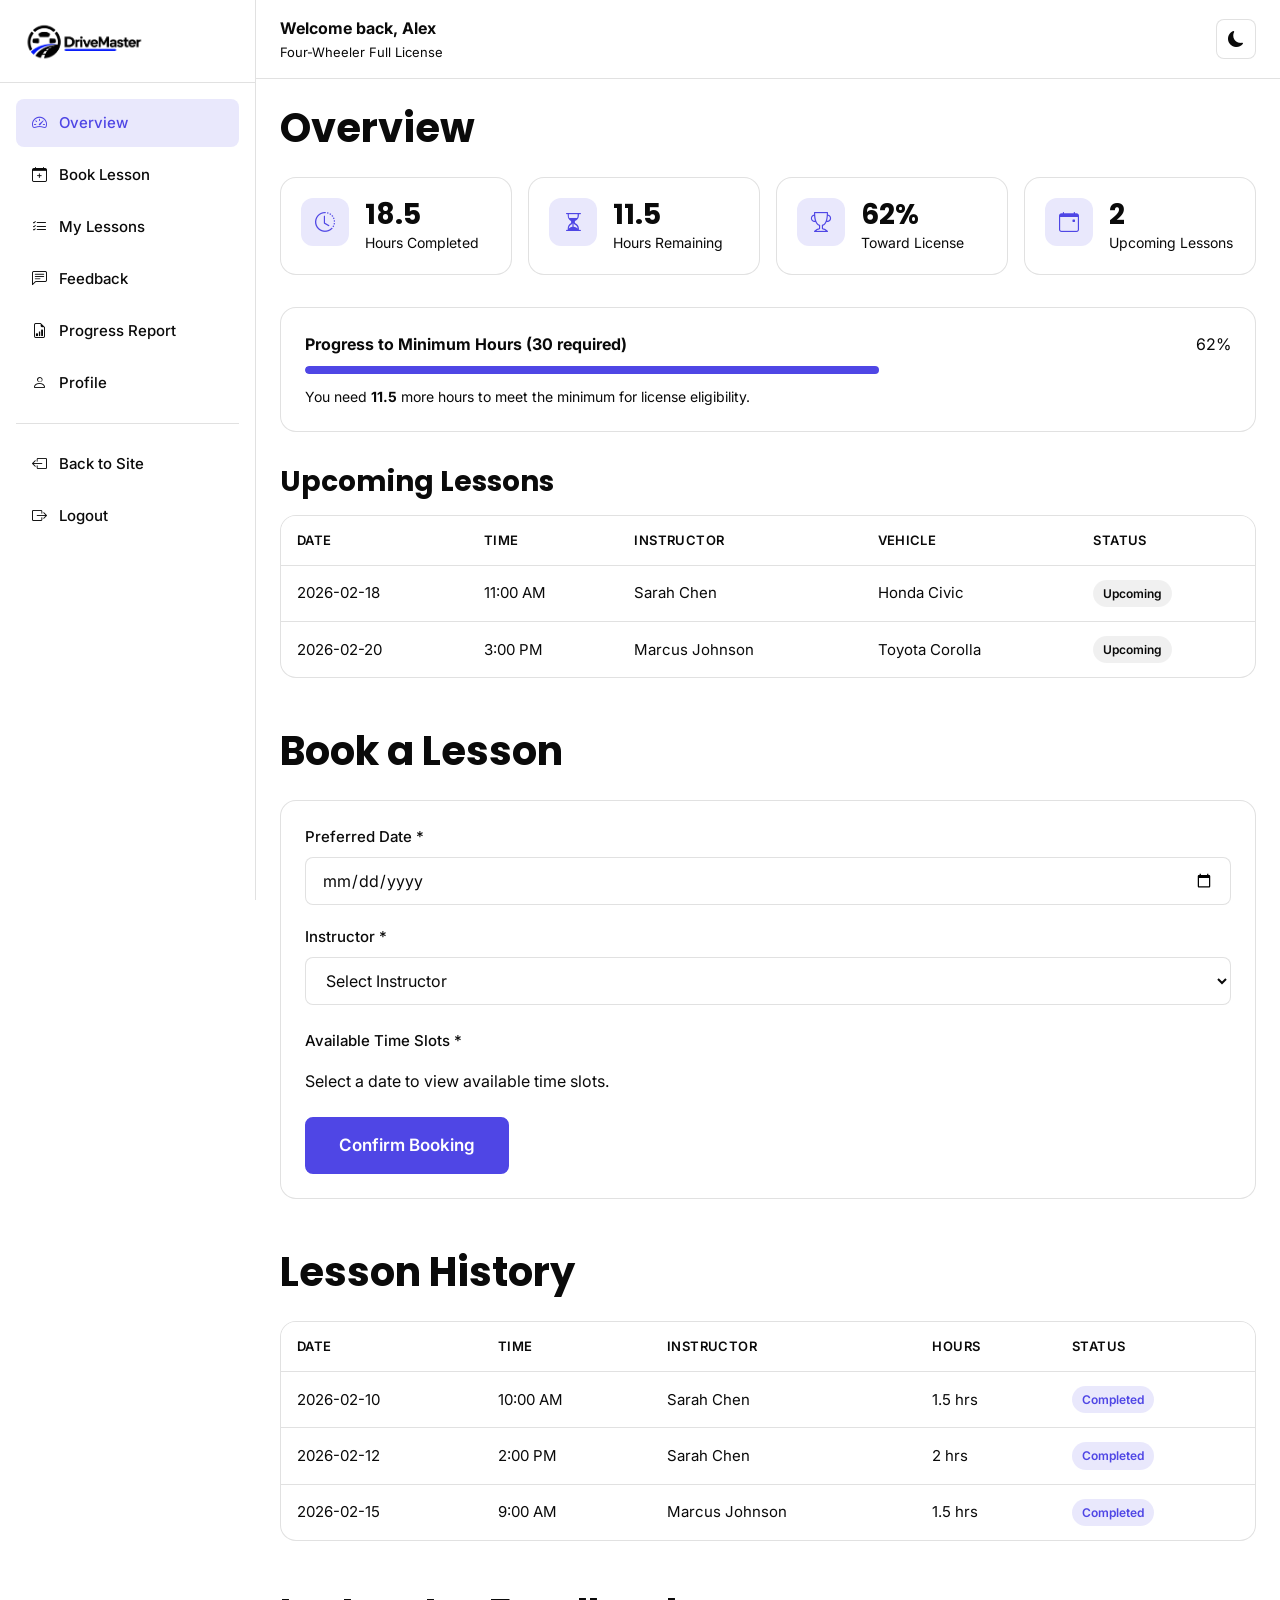
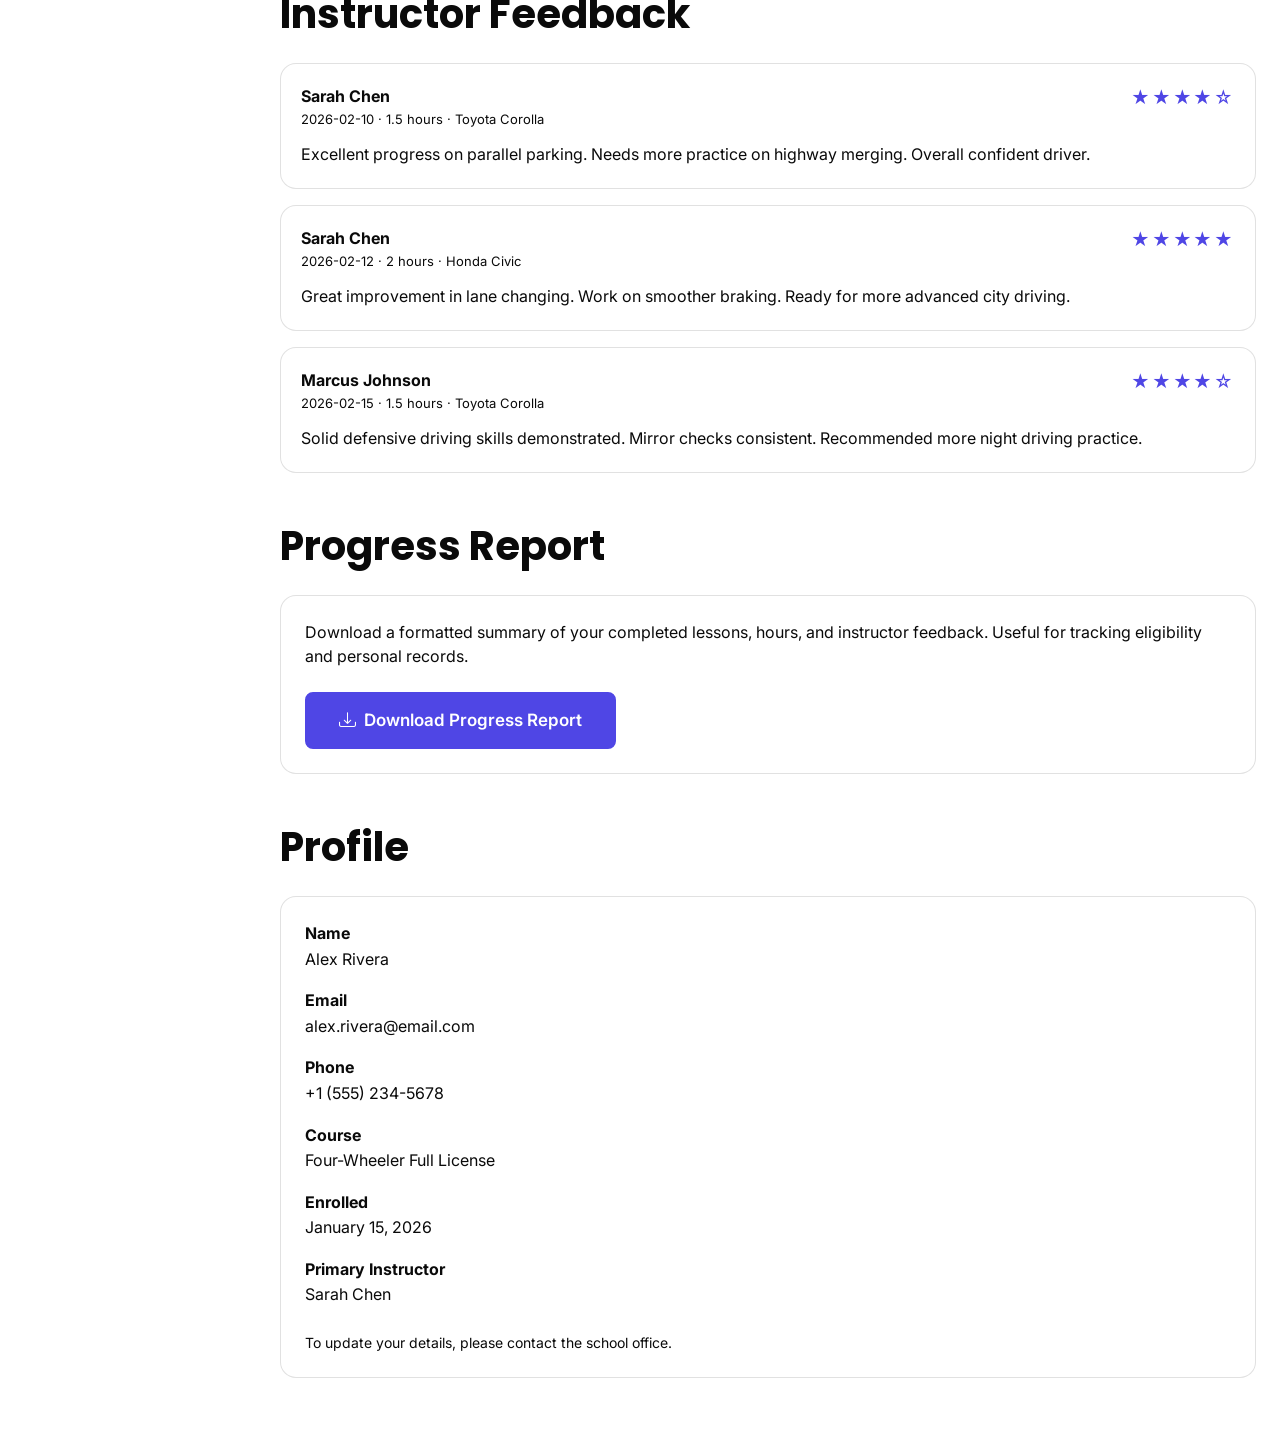
==== dashboard/index.html @ 680de4dd "Add files via upload" ====
<!DOCTYPE html>
<html lang="en" data-theme="light">
<head>
  <meta charset="UTF-8">
  <meta name="viewport" content="width=device-width, initial-scale=1.0">
  <title>Student Dashboard – DriveMaster</title>
  <meta name="robots" content="noindex">
  <link rel="preconnect" href="https://fonts.googleapis.com">
  <link rel="preconnect" href="https://fonts.gstatic.com" crossorigin>
  <link href="https://fonts.googleapis.com/css2?family=Inter:wght@400;500;600;700&family=Poppins:wght@600;700;800&display=swap" rel="stylesheet">
  <link rel="stylesheet" href="https://cdn.jsdelivr.net/npm/bootstrap-icons@1.11.3/font/bootstrap-icons.min.css">
  <link rel="stylesheet" href="../assets/css/style.css">
  <link rel="stylesheet" href="../assets/css/dark-mode.css">
  <link rel="stylesheet" href="../assets/css/rtl.css">
</head>
<body>
  <div class="dashboard-layout">
    <!-- Sidebar -->
    <aside class="dashboard-sidebar" data-dashboard-sidebar>
      <div class="dashboard-sidebar-header">
        <a href="../index.html" class="logo"><img src="../assets/images/logo.png" alt="DriveMaster" class="logo-img"></a>
        <button class="btn btn-ghost btn-icon lg:hidden" data-sidebar-toggle aria-label="Close sidebar">
          <i class="bi bi-x-lg"></i>
        </button>
      </div>
      <nav class="dashboard-nav">
        <a href="#overview" class="dashboard-nav-item active" data-dash-section="overview">
          <i class="bi bi-speedometer2"></i> Overview
        </a>
        <a href="#book" class="dashboard-nav-item" data-dash-section="book">
          <i class="bi bi-calendar-plus"></i> Book Lesson
        </a>
        <a href="#lessons" class="dashboard-nav-item" data-dash-section="lessons">
          <i class="bi bi-list-check"></i> My Lessons
        </a>
        <a href="#feedback" class="dashboard-nav-item" data-dash-section="feedback">
          <i class="bi bi-chat-left-text"></i> Feedback
        </a>
        <a href="#report" class="dashboard-nav-item" data-dash-section="report">
          <i class="bi bi-file-earmark-bar-graph"></i> Progress Report
        </a>
        <a href="#profile" class="dashboard-nav-item" data-dash-section="profile">
          <i class="bi bi-person"></i> Profile
        </a>
        <hr style="border:none;border-top:1px solid var(--border-color);margin:1rem 0;">
        <a href="../index.html" class="dashboard-nav-item">
          <i class="bi bi-box-arrow-left"></i> Back to Site
        </a>
        <a href="../login.html" class="dashboard-nav-item">
          <i class="bi bi-box-arrow-right"></i> Logout
        </a>
      </nav>
    </aside>
    
    <!-- Overlay for mobile -->
    <div data-sidebar-overlay style="display:none;position:fixed;inset:0;background:rgba(0,0,0,0.4);z-index:35;"></div>
    
    <!-- Main -->
    <div class="dashboard-main">
      <div class="dashboard-topbar">
        <div style="display:flex;align-items:center;gap:0.75rem;">
          <button class="btn btn-ghost btn-icon lg:hidden" data-sidebar-toggle aria-label="Open menu">
            <i class="bi bi-list" style="font-size:1.25rem;"></i>
          </button>
          <div>
            <strong>Welcome back, Alex</strong>
            <div style="font-size:0.8125rem;color:var(--text-muted);">Four-Wheeler Full License</div>
          </div>
        </div>
        <div style="display:flex;align-items:center;gap:0.5rem;">
          <button class="theme-toggle" data-theme-toggle aria-label="Toggle dark mode">
            <i class="bi bi-sun-fill icon-sun"></i>
            <i class="bi bi-moon-fill icon-moon"></i>
          </button>
        </div>
      </div>
      
      <div class="dashboard-content">
        <!-- Overview -->
        <section id="overview">
          <h2 style="margin-bottom:1.5rem;">Overview</h2>
          
          <div class="dashboard-stats">
            <div class="stat-card">
              <div class="stat-card-icon" style="background:var(--accent-soft);color:var(--accent)">
                <i class="bi bi-clock-history"></i>
              </div>
              <div>
                <div class="stat-card-value" data-completed-hours>18.5</div>
                <div class="stat-card-label">Hours Completed</div>
              </div>
            </div>
            <div class="stat-card">
              <div class="stat-card-icon" style="background:var(--accent-soft);color:var(--accent)">
                <i class="bi bi-hourglass-split"></i>
              </div>
              <div>
                <div class="stat-card-value" data-remaining-hours>11.5</div>
                <div class="stat-card-label">Hours Remaining</div>
              </div>
            </div>
            <div class="stat-card">
              <div class="stat-card-icon" style="background:var(--accent-soft);color:var(--accent)">
                <i class="bi bi-trophy"></i>
              </div>
              <div>
                <div class="stat-card-value" data-progress-percent>62%</div>
                <div class="stat-card-label">Toward License</div>
              </div>
            </div>
            <div class="stat-card">
              <div class="stat-card-icon" style="background:var(--accent-soft);color:var(--accent)">
                <i class="bi bi-calendar-event"></i>
              </div>
              <div>
                <div class="stat-card-value">2</div>
                <div class="stat-card-label">Upcoming Lessons</div>
              </div>
            </div>
          </div>
          
          <div class="card" style="margin-bottom:2rem;">
            <div class="card-body">
              <div style="display:flex;justify-content:space-between;align-items:center;margin-bottom:0.5rem;">
                <strong>Progress to Minimum Hours (30 required)</strong>
                <span data-progress-percent>62%</span>
              </div>
              <div class="progress-bar">
                <div class="progress-bar-fill" data-progress-fill style="width:62%;"></div>
              </div>
              <p style="font-size:0.875rem;color:var(--text-muted);margin:0.75rem 0 0;">
                You need <strong data-remaining-hours>11.5</strong> more hours to meet the minimum for license eligibility.
              </p>
            </div>
          </div>
          
          <h3 style="margin-bottom:1rem;">Upcoming Lessons</h3>
          <div class="table-wrapper" style="margin-bottom:2rem;">
            <table class="table">
              <thead>
                <tr>
                  <th>Date</th>
                  <th>Time</th>
                  <th>Instructor</th>
                  <th>Vehicle</th>
                  <th>Status</th>
                </tr>
              </thead>
              <tbody data-upcoming-lessons>
                <tr>
                  <td>2026-02-18</td>
                  <td>11:00 AM</td>
                  <td>Sarah Chen</td>
                  <td>Honda Civic</td>
                  <td><span class="badge badge-info">Upcoming</span></td>
                </tr>
                <tr>
                  <td>2026-02-20</td>
                  <td>3:00 PM</td>
                  <td>Marcus Johnson</td>
                  <td>Toyota Corolla</td>
                  <td><span class="badge badge-info">Upcoming</span></td>
                </tr>
              </tbody>
            </table>
          </div>
        </section>
        
        <!-- Book Lesson -->
        <section id="book" style="margin-top:3rem;">
          <h2 style="margin-bottom:1.5rem;">Book a Lesson</h2>
          <div class="card">
            <div class="card-body">
              <form data-booking-form>
                <div style="display:grid;gap:1.25rem;grid-template-columns:1fr;margin-bottom:1.5rem;">
                  <div class="form-group" style="margin:0;">
                    <label class="form-label" for="booking-date">Preferred Date *</label>
                    <input type="date" id="booking-date" class="form-input" data-booking-date required>
                  </div>
                  <div class="form-group" style="margin:0;">
                    <label class="form-label" for="instructor-select">Instructor *</label>
                    <select id="instructor-select" class="form-select" data-instructor-select required>
                      <option value="">Select Instructor</option>
                    </select>
                  </div>
                </div>
                
                <label class="form-label">Available Time Slots *</label>
                <div class="time-slots" data-time-slots>
                  <p class="text-muted" style="grid-column:1/-1;">Select a date to view available time slots.</p>
                </div>
                
                <div style="margin-top:1.5rem;">
                  <button type="submit" class="btn btn-primary btn-lg">Confirm Booking</button>
                </div>
                <div data-booking-success style="display:none;margin-top:1rem;padding:1rem;background:var(--accent-soft);color:var(--accent);border-radius:var(--radius);"></div>
              </form>
            </div>
          </div>
        </section>
        
        <!-- Lesson History -->
        <section id="lessons" style="margin-top:3rem;">
          <h2 style="margin-bottom:1.5rem;">Lesson History</h2>
          <div class="table-wrapper">
            <table class="table">
              <thead>
                <tr>
                  <th>Date</th>
                  <th>Time</th>
                  <th>Instructor</th>
                  <th>Hours</th>
                  <th>Status</th>
                </tr>
              </thead>
              <tbody data-lesson-history>
                <!-- Filled by JS -->
              </tbody>
            </table>
          </div>
        </section>
        
        <!-- Feedback -->
        <section id="feedback" style="margin-top:3rem;">
          <h2 style="margin-bottom:1.5rem;">Instructor Feedback</h2>
          <div data-feedback-list>
            <!-- Filled by JS -->
          </div>
        </section>
        
        <!-- Progress Report -->
        <section id="report" style="margin-top:3rem;">
          <h2 style="margin-bottom:1.5rem;">Progress Report</h2>
          <div class="card">
            <div class="card-body">
              <p style="margin-bottom:1.5rem;">Download a formatted summary of your completed lessons, hours, and instructor feedback. Useful for tracking eligibility and personal records.</p>
              <button type="button" class="btn btn-primary btn-lg" data-download-report>
                <i class="bi bi-download"></i> Download Progress Report
              </button>
            </div>
          </div>
        </section>
        
        <!-- Profile -->
        <section id="profile" style="margin-top:3rem;margin-bottom:3rem;">
          <h2 style="margin-bottom:1.5rem;">Profile</h2>
          <div class="card">
            <div class="card-body">
              <div style="display:grid;gap:1rem;grid-template-columns:1fr;">
                <div><strong>Name</strong><br>Alex Rivera</div>
                <div><strong>Email</strong><br>alex.rivera@email.com</div>
                <div><strong>Phone</strong><br>+1 (555) 234-5678</div>
                <div><strong>Course</strong><br>Four-Wheeler Full License</div>
                <div><strong>Enrolled</strong><br>January 15, 2026</div>
                <div><strong>Primary Instructor</strong><br>Sarah Chen</div>
              </div>
              <p style="margin-top:1.5rem;font-size:0.875rem;color:var(--text-muted);">To update your details, please contact the school office.</p>
            </div>
          </div>
        </section>
      </div>
    </div>
  </div>
  
  <script src="../assets/js/main.js"></script>
  <script src="../assets/js/dashboard.js"></script>
  <script>
    // Simple section nav highlighting
    document.querySelectorAll('[data-dash-section]').forEach(link => {
      link.addEventListener('click', (e) => {
        document.querySelectorAll('[data-dash-section]').forEach(l => l.classList.remove('active'));
        link.classList.add('active');
      });
    });
  </script>
</body>
</html>
---- assets/css/style.css ----
/* ============================================
   DriveMaster – 3-Color System Only
   Black · White · Accent (unique teal #4F46E5)
   Change --accent to rebrand the whole site
   ============================================ */

:root {
  --black: #0a0a0a;
  --white: #ffffff;
  --accent: #4F46E5;

  --accent-soft: rgba(79, 70, 229, 0.12);
  --accent-mid: rgba(79, 70, 229, 0.25);
  --black-soft: rgba(10, 10, 10, 0.06);
  --black-muted: var(--black);
  --black-border: rgba(10, 10, 10, 0.12);
  --white-soft: rgba(255, 255, 255, 0.08);
  --white-muted: var(--white);
  --white-border: rgba(255, 255, 255, 0.15);

  --bg-primary: var(--white);
  --bg-secondary: var(--white);
  --bg-tertiary: var(--white);
  --bg-card: var(--white);
  --bg-inverse: var(--black);

  --text-primary: var(--black);
  --text-secondary: var(--black);
  --text-muted: var(--black);
  --text-inverse: var(--white);

  --border-color: var(--black-border);
  --border-strong: rgba(10, 10, 10, 0.2);

  --shadow-sm: 0 1px 2px rgba(0, 0, 0, 0.06);
  --shadow: 0 1px 3px rgba(0, 0, 0, 0.1);
  --shadow-md: 0 4px 12px rgba(0, 0, 0, 0.1);
  --shadow-lg: 0 10px 30px rgba(0, 0, 0, 0.12);
  --shadow-xl: 0 20px 40px rgba(0, 0, 0, 0.15);

  --font-sans: 'Inter', system-ui, -apple-system, sans-serif;
  --font-display: 'Poppins', var(--font-sans);

  --space-1: 0.25rem; --space-2: 0.5rem; --space-3: 0.75rem;
  --space-4: 1rem; --space-5: 1.25rem; --space-6: 1.5rem;
  --space-8: 2rem; --space-10: 2.5rem; --space-12: 3rem;
  --space-16: 4rem; --space-20: 5rem; --space-24: 6rem;

  --radius-sm: 0.375rem; --radius: 0.5rem; --radius-md: 0.75rem;
  --radius-lg: 1rem; --radius-xl: 1.5rem; --radius-full: 9999px;

  --transition-fast: 150ms ease;
  --transition: 200ms ease;
  --transition-slow: 300ms ease;

  --header-height: 4.5rem;
  --container-max: 1280px;
  --sidebar-width: 16rem;
}

[data-theme="dark"] {
  --bg-primary: var(--black);
  --bg-secondary: var(--black);
  --bg-tertiary: var(--black);
  --bg-card: var(--black);
  --bg-inverse: var(--white);
  --text-primary: var(--white);
  --text-secondary: var(--white);
  --text-muted: var(--white);
  --border-color: var(--white-border);
  --border-strong: rgba(255, 255, 255, 0.25);
  --shadow-sm: 0 1px 2px rgba(0, 0, 0, 0.4);
  --shadow: 0 1px 3px rgba(0, 0, 0, 0.5);
  --shadow-md: 0 4px 12px rgba(0, 0, 0, 0.5);
  --shadow-lg: 0 10px 30px rgba(0, 0, 0, 0.55);
  --shadow-xl: 0 20px 40px rgba(0, 0, 0, 0.6);
}

*, *::before, *::after { box-sizing: border-box; margin: 0; padding: 0; }
html { scroll-behavior: smooth; -webkit-text-size-adjust: 100%; }
body {
  font-family: var(--font-sans);
  font-size: 1rem;
  line-height: 1.6;
  color: var(--text-primary);
  background-color: var(--bg-primary);
  transition: background-color var(--transition), color var(--transition);
  min-height: 100vh;
}
img { max-width: 100%; height: auto; display: block; }
a { color: var(--accent); text-decoration: none; transition: color var(--transition-fast); }
a:hover { color: var(--black); }
[data-theme="dark"] a:hover { color: var(--white); }
h1, h2, h3, h4, h5, h6 {
  font-family: var(--font-display);
  font-weight: 700;
  line-height: 1.25;
  color: var(--text-primary);
}
h1 { font-size: clamp(2rem, 5vw, 3.5rem); }
h2 { font-size: clamp(1.75rem, 4vw, 2.5rem); }
h3 { font-size: clamp(1.25rem, 3vw, 1.75rem); }
h4 { font-size: 1.25rem; }
p { margin-bottom: 1rem; color: var(--text-secondary); }
ul, ol { list-style: none; }
button, input, select, textarea { font-family: inherit; font-size: inherit; }
:focus-visible { outline: 2px solid var(--accent); outline-offset: 2px; }

/* Image placeholder boxes – add your images via CSS background or <img> */
.img-box {
  width: 100%;
  background-color: var(--bg-tertiary);
  background-size: cover;
  background-position: center;
  background-repeat: no-repeat;
  display: flex;
  align-items: center;
  justify-content: center;
  color: var(--text-muted);
  font-size: 0.8125rem;
  text-align: center;
  position: relative;
  overflow: hidden;
  border: 1px dashed var(--border-color);
}
.img-box span {
  padding: 0.5rem 0.75rem;
  background: var(--black-soft);
  border-radius: var(--radius);
  font-weight: 500;
  pointer-events: none;
}
.img-box img {
  width: 100%;
  height: 100%;
  object-fit: cover;
  position: absolute;
  inset: 0;
}
.img-box-hero { aspect-ratio: 4/3; border-radius: var(--radius-xl); }
.img-box-card { aspect-ratio: 16/10; }
.img-box-square { aspect-ratio: 1; }
.img-box-wide { aspect-ratio: 16/9; }
.img-box-avatar {
  width: 3rem;
  height: 3rem;
  min-width: 3rem;
  border-radius: var(--radius-full);
  flex-shrink: 0;
  border: none;
  font-size: 0.7rem;
}

.container {
  width: 100%;
  max-width: var(--container-max);
  margin-left: auto;
  margin-right: auto;
  padding-left: var(--space-4);
  padding-right: var(--space-4);
}
@media (min-width: 640px) {
  .container { padding-left: var(--space-6); padding-right: var(--space-6); }
}
@media (min-width: 1024px) {
  .container { padding-left: var(--space-8); padding-right: var(--space-8); }
}

.section { padding-top: var(--space-16); padding-bottom: var(--space-16); }
.bg-secondary { background-color: var(--bg-secondary); }
.bg-tertiary { background-color: var(--bg-tertiary); }
.text-center { text-align: center; }
.text-muted { color: var(--text-muted); }
.text-accent { color: var(--accent); }
.flex { display: flex; }
.grid { display: grid; }
.hidden { display: none; }
.items-center { align-items: center; }
.justify-center { justify-content: center; }
.justify-between { justify-content: space-between; }
.flex-wrap { flex-wrap: wrap; }
.gap-2 { gap: var(--space-2); }
.gap-3 { gap: var(--space-3); }
.gap-4 { gap: var(--space-4); }
.gap-6 { gap: var(--space-6); }
.w-full { width: 100%; }
.relative { position: relative; }
.absolute { position: absolute; }
.rounded-lg { border-radius: var(--radius-lg); }
.rounded-xl { border-radius: var(--radius-xl); }
.rounded-full { border-radius: var(--radius-full); }
.shadow-lg { box-shadow: var(--shadow-lg); }
.shadow-xl { box-shadow: var(--shadow-xl); }

.btn {
  display: inline-flex;
  align-items: center;
  justify-content: center;
  gap: var(--space-2);
  padding: 0.75rem 1.5rem;
  font-weight: 600;
  font-size: 0.9375rem;
  line-height: 1.25;
  border-radius: var(--radius);
  border: 2px solid transparent;
  cursor: pointer;
  transition: all var(--transition);
  text-decoration: none;
  white-space: nowrap;
  min-height: 44px;
}
.btn:disabled { opacity: 0.6; cursor: not-allowed; }
.btn-primary {
  background-color: var(--accent);
  color: var(--white);
  border-color: var(--accent);
}
.btn-primary:hover:not(:disabled) {
  background-color: var(--black);
  border-color: var(--black);
  color: var(--white);
  transform: translateY(-1px);
  box-shadow: var(--shadow-md);
}
[data-theme="dark"] .btn-primary:hover:not(:disabled) {
  background-color: var(--white);
  border-color: var(--white);
  color: var(--black);
}
.btn-secondary {
  background-color: var(--black);
  color: var(--white);
  border-color: var(--black);
}
.btn-secondary:hover:not(:disabled) {
  background-color: var(--accent);
  border-color: var(--accent);
  color: var(--white);
}
[data-theme="dark"] .btn-secondary {
  background-color: var(--white);
  color: var(--black);
  border-color: var(--white);
}
[data-theme="dark"] .btn-secondary:hover:not(:disabled) {
  background-color: var(--accent);
  border-color: var(--accent);
  color: var(--white);
}
.btn-outline {
  background-color: transparent;
  color: var(--black);
  border-color: var(--black);
}
.btn-outline:hover:not(:disabled) {
  background-color: var(--black);
  color: var(--white);
}
[data-theme="dark"] .btn-outline {
  color: var(--white);
  border-color: var(--white);
}
[data-theme="dark"] .btn-outline:hover:not(:disabled) {
  background-color: var(--white);
  color: var(--black);
}
.btn-ghost {
  background: transparent;
  color: var(--text-secondary);
  border-color: transparent;
}
.btn-ghost:hover:not(:disabled) {
  background: var(--black-soft);
  color: var(--text-primary);
}
[data-theme="dark"] .btn-ghost:hover:not(:disabled) { background: var(--white-soft); }
.btn-sm { padding: 0.5rem 1rem; font-size: 0.875rem; min-height: 36px; }
.btn-lg { padding: 1rem 2rem; font-size: 1.0625rem; min-height: 52px; }
.btn-icon { padding: 0.625rem; min-width: 44px; min-height: 44px; }

.header {
  position: sticky;
  top: 0;
  z-index: 50;
  background-color: var(--bg-primary);
  border-bottom: 1px solid var(--border-color);
  height: var(--header-height);
}
.header.scrolled { box-shadow: var(--shadow-md); }
.header-inner {
  display: flex;
  align-items: center;
  justify-content: space-between;
  height: 100%;
  gap: var(--space-4);
}
.logo {
  display: flex;
  align-items: center;
  gap: var(--space-2);
  font-family: var(--font-display);
  font-weight: 700;
  font-size: 1.375rem;
  color: var(--text-primary);
  text-decoration: none;
}
.logo-icon {
  width: 2.5rem;
  height: 2.5rem;
  background: var(--accent);
  border-radius: var(--radius);
  display: flex;
  align-items: center;
  justify-content: center;
  color: var(--white);
  font-size: 1.25rem;
}
.nav { display: none; align-items: center; gap: var(--space-1); }
@media (min-width: 1024px) { .nav { display: flex; } }
.nav-link {
  padding: 0.5rem 0.875rem;
  font-weight: 500;
  font-size: 0.9375rem;
  color: var(--text-secondary);
  border-radius: var(--radius);
  transition: all var(--transition-fast);
  text-decoration: none;
}
.nav-link:hover, .nav-link.active {
  color: var(--accent);
  background-color: var(--accent-soft);
}
.header-actions { display: flex; align-items: center; gap: var(--space-2); }
.theme-toggle {
  width: 2.5rem;
  height: 2.5rem;
  border-radius: var(--radius);
  border: 1px solid var(--border-color);
  background: var(--bg-secondary);
  color: var(--text-secondary);
  cursor: pointer;
  display: flex;
  align-items: center;
  justify-content: center;
}
.theme-toggle:hover { background: var(--bg-tertiary); color: var(--text-primary); }
.theme-toggle .icon-sun { display: none; }
.theme-toggle .icon-moon { display: block; }
[data-theme="dark"] .theme-toggle .icon-sun { display: block; }
[data-theme="dark"] .theme-toggle .icon-moon { display: none; }
.mobile-menu-btn {
  display: flex;
  width: 2.75rem;
  height: 2.75rem;
  align-items: center;
  justify-content: center;
  border: 1px solid var(--border-color);
  border-radius: var(--radius);
  background: var(--bg-secondary);
  color: var(--text-primary);
  cursor: pointer;
}
@media (min-width: 1024px) { .mobile-menu-btn { display: none; } }
.mobile-nav {
  position: fixed;
  inset: 0;
  z-index: 60;
  background: var(--bg-primary);
  padding: var(--space-6);
  transform: translateX(100%);
  transition: transform var(--transition-slow);
  overflow-y: auto;
}
.mobile-nav.open { transform: translateX(0); }
.mobile-nav-header {
  display: flex;
  justify-content: space-between;
  align-items: center;
  margin-bottom: var(--space-8);
}
.mobile-nav-links { display: flex; flex-direction: column; gap: var(--space-2); }
.mobile-nav-links a {
  padding: var(--space-3) var(--space-4);
  font-size: 1.125rem;
  font-weight: 500;
  color: var(--text-primary);
  border-radius: var(--radius);
  text-decoration: none;
}
.mobile-nav-links a:hover, .mobile-nav-links a.active {
  background: var(--accent-soft);
  color: var(--accent);
}

.hero {
  padding-top: var(--space-16);
  padding-bottom: var(--space-16);
  background: var(--bg-secondary);
}
.hero-grid {
  display: grid;
  gap: var(--space-10);
  align-items: center;
}
@media (min-width: 1024px) {
  .hero-grid { grid-template-columns: 1fr 1fr; gap: var(--space-16); }
}
.hero-badge {
  display: inline-flex;
  align-items: center;
  gap: var(--space-2);
  padding: 0.375rem 0.875rem;
  background: var(--accent-soft);
  color: var(--accent);
  border-radius: var(--radius-full);
  font-size: 0.875rem;
  font-weight: 600;
  margin-bottom: var(--space-4);
}
.hero-title { margin-bottom: var(--space-4); }
.hero-title span { color: var(--accent); }
.hero-desc { font-size: 1.125rem; margin-bottom: var(--space-8); max-width: 32rem; }
.hero-actions { display: flex; flex-wrap: wrap; gap: var(--space-3); margin-bottom: var(--space-10); }
.hero-stats { display: flex; flex-wrap: wrap; gap: var(--space-6); }
.hero-stat-value {
  font-family: var(--font-display);
  font-size: 1.75rem;
  font-weight: 700;
  color: var(--text-primary);
  line-height: 1.2;
}
.hero-stat-label { font-size: 0.875rem; color: var(--text-muted); }
.hero-image-wrapper { position: relative; }
.hero-float-card {
  position: absolute;
  background: var(--bg-card);
  border: 1px solid var(--border-color);
  border-radius: var(--radius-lg);
  padding: var(--space-4);
  box-shadow: var(--shadow-lg);
  display: flex;
  align-items: center;
  gap: var(--space-3);
}
.hero-float-card.bottom-left { bottom: 1.5rem; left: 1.5rem; }
.hero-float-card.top-right { top: 1.5rem; right: 1.5rem; }
.hero-float-icon {
  width: 2.75rem;
  height: 2.75rem;
  border-radius: var(--radius);
  display: flex;
  align-items: center;
  justify-content: center;
  font-size: 1.25rem;
  background: var(--accent-soft);
  color: var(--accent);
}

.card {
  background: var(--bg-card);
  border: 1px solid var(--border-color);
  border-radius: var(--radius-lg);
  overflow: hidden;
  transition: all var(--transition);
}
.card:hover {
  box-shadow: var(--shadow-lg);
  border-color: var(--accent);
  transform: translateY(-2px);
}
.card-body { padding: var(--space-6); }
.card-icon {
  width: 3.5rem;
  height: 3.5rem;
  border-radius: var(--radius-md);
  display: flex;
  align-items: center;
  justify-content: center;
  font-size: 1.5rem;
  margin-bottom: var(--space-4);
  background: var(--accent-soft);
  color: var(--accent);
}

.section-header {
  text-align: center;
  max-width: 40rem;
  margin: 0 auto var(--space-12);
}
.section-label {
  display: inline-block;
  font-size: 0.875rem;
  font-weight: 600;
  color: var(--accent);
  text-transform: uppercase;
  letter-spacing: 0.05em;
  margin-bottom: var(--space-2);
}
.section-title { margin-bottom: var(--space-3); }
.section-desc { font-size: 1.0625rem; color: var(--text-secondary); }

.features-grid {
  display: grid;
  gap: var(--space-6);
  grid-template-columns: 1fr;
}
@media (min-width: 640px) { .features-grid { grid-template-columns: repeat(2, 1fr); } }
@media (min-width: 1024px) { .features-grid { grid-template-columns: repeat(3, 1fr); } }

.stats-bar {
  background: var(--black);
  color: var(--white);
  padding: var(--space-12) 0;
}
.stats-grid {
  display: grid;
  grid-template-columns: repeat(2, 1fr);
  gap: var(--space-8);
  text-align: center;
}
@media (min-width: 768px) { .stats-grid { grid-template-columns: repeat(4, 1fr); } }
.stat-item-value {
  font-family: var(--font-display);
  font-size: 2.5rem;
  font-weight: 700;
  line-height: 1.1;
  margin-bottom: var(--space-1);
  color: var(--accent);
}
.stat-item-label { font-size: 0.9375rem; color: var(--white-muted); }

.testimonial-card {
  background: var(--bg-card);
  border: 1px solid var(--border-color);
  border-radius: var(--radius-lg);
  padding: var(--space-6);
  height: 100%;
}
.testimonial-stars {
  color: var(--accent);
  margin-bottom: var(--space-3);
  font-size: 1.125rem;
  letter-spacing: 0.1em;
}
.testimonial-text {
  font-size: 1rem;
  color: var(--text-secondary);
  margin-bottom: var(--space-5);
  font-style: italic;
}
.testimonial-author { display: flex; align-items: center; gap: var(--space-3); }
.testimonial-name { font-weight: 600; color: var(--text-primary); font-size: 0.9375rem; }
.testimonial-role { font-size: 0.8125rem; color: var(--text-muted); }

.form-group { margin-bottom: var(--space-5); }
.form-label {
  display: block;
  font-weight: 500;
  font-size: 0.9375rem;
  color: var(--text-primary);
  margin-bottom: var(--space-2);
}
.form-input, .form-select, .form-textarea {
  width: 100%;
  padding: 0.75rem 1rem;
  border: 1px solid var(--border-color);
  border-radius: var(--radius);
  background: var(--bg-primary);
  color: var(--text-primary);
  min-height: 44px;
  transition: border-color var(--transition-fast), box-shadow var(--transition-fast);
}
.form-input:focus, .form-select:focus, .form-textarea:focus {
  outline: none;
  border-color: var(--accent);
  box-shadow: 0 0 0 3px var(--accent-soft);
}
.form-input::placeholder, .form-textarea::placeholder { color: var(--text-muted); }
.form-textarea { min-height: 120px; resize: vertical; }
.form-error {
  color: var(--black);
  font-size: 0.8125rem;
  margin-top: var(--space-1);
  display: none;
  font-weight: 500;
}
[data-theme="dark"] .form-error { color: var(--white); }
.form-group.has-error .form-input,
.form-group.has-error .form-select,
.form-group.has-error .form-textarea { border-color: var(--black); }
[data-theme="dark"] .form-group.has-error .form-input { border-color: var(--white); }
.form-group.has-error .form-error { display: block; }

.footer {
  background: var(--black);
  color: var(--white-muted);
  padding-top: var(--space-16);
  padding-bottom: var(--space-8);
}
.footer-grid {
  display: grid;
  gap: var(--space-10);
  grid-template-columns: 1fr;
  margin-bottom: var(--space-12);
}
@media (min-width: 640px) { .footer-grid { grid-template-columns: repeat(2, 1fr); } }
@media (min-width: 1024px) { .footer-grid { grid-template-columns: 2fr 1fr 1fr 1fr; } }
.footer-brand .logo { color: var(--white); margin-bottom: var(--space-4); }
.footer-desc { color: var(--white-muted); margin-bottom: var(--space-5); max-width: 20rem; }
.footer-social { display: flex; gap: var(--space-3); }
.footer-social a {
  width: 2.5rem;
  height: 2.5rem;
  border-radius: var(--radius);
  background: var(--white-soft);
  color: var(--white);
  display: flex;
  align-items: center;
  justify-content: center;
  transition: all var(--transition-fast);
}
.footer-social a:hover { background: var(--accent); color: var(--white); }
.footer-title { color: var(--white); font-size: 1rem; font-weight: 600; margin-bottom: var(--space-4); }
.footer-links { display: flex; flex-direction: column; gap: var(--space-2); }
.footer-links a { color: var(--white-muted); font-size: 0.9375rem; }
.footer-links a:hover { color: var(--accent); }
.footer-bottom {
  border-top: 1px solid var(--white-border);
  padding-top: var(--space-6);
  display: flex;
  flex-wrap: wrap;
  justify-content: space-between;
  gap: var(--space-4);
  font-size: 0.875rem;
  color: var(--white-muted);
}

.page-header {
  background: var(--black);
  background-image: linear-gradient(rgba(10, 10, 10, 0.78), rgba(10, 10, 10, 0.88)), url('../images/hero.jpg');
  background-size: cover;
  background-position: center;
  background-repeat: no-repeat;
  color: var(--white);
  padding: var(--space-16) 0;
  text-align: center;
  position: relative;
}
.page-header h1 { color: var(--white); margin-bottom: var(--space-2); }
.breadcrumb {
  display: flex;
  justify-content: center;
  gap: var(--space-2);
  font-size: 0.9375rem;
}
.breadcrumb a { color: var(--white-muted); }
.breadcrumb a:hover { color: var(--accent); }
.breadcrumb span { color: rgba(255, 255, 255, 0.4); }

.pricing-grid {
  display: grid;
  gap: var(--space-6);
  grid-template-columns: 1fr;
}
@media (min-width: 768px) { .pricing-grid { grid-template-columns: repeat(2, 1fr); } }
@media (min-width: 1024px) { .pricing-grid { grid-template-columns: repeat(3, 1fr); } }
.pricing-card {
  background: var(--bg-card);
  border: 1px solid var(--border-color);
  border-radius: var(--radius-xl);
  padding: var(--space-8);
  text-align: center;
  position: relative;
  transition: all var(--transition);
}
.pricing-card:hover { box-shadow: var(--shadow-xl); transform: translateY(-4px); }
.pricing-card.featured { border-color: var(--accent); box-shadow: var(--shadow-lg); }
.pricing-card.featured::before {
  content: 'Most Popular';
  position: absolute;
  top: -0.75rem;
  left: 50%;
  transform: translateX(-50%);
  background: var(--accent);
  color: var(--white);
  font-size: 0.75rem;
  font-weight: 600;
  padding: 0.25rem 0.75rem;
  border-radius: var(--radius-full);
}
.pricing-price {
  font-family: var(--font-display);
  font-size: 2.5rem;
  font-weight: 700;
  color: var(--text-primary);
  margin: var(--space-4) 0;
}
.pricing-price span { font-size: 1rem; font-weight: 500; color: var(--text-muted); }
.pricing-features { text-align: left; margin: var(--space-6) 0; }
.pricing-features li {
  padding: var(--space-2) 0;
  display: flex;
  align-items: center;
  gap: var(--space-2);
  color: var(--text-secondary);
  font-size: 0.9375rem;
}
.pricing-features li::before { content: '✓'; color: var(--accent); font-weight: 700; }

.instructor-card {
  text-align: center;
  background: var(--bg-card);
  border: 1px solid var(--border-color);
  border-radius: var(--radius-lg);
  overflow: hidden;
  transition: all var(--transition);
}
.instructor-card:hover { box-shadow: var(--shadow-lg); transform: translateY(-2px); }
.instructor-body { padding: var(--space-5); }
.instructor-name { font-weight: 600; font-size: 1.125rem; margin-bottom: 0.25rem; }
.instructor-role { color: var(--accent); font-size: 0.875rem; font-weight: 500; margin-bottom: var(--space-3); }
.instructor-meta {
  display: flex;
  justify-content: center;
  gap: var(--space-4);
  font-size: 0.8125rem;
  color: var(--text-muted);
  margin-bottom: var(--space-4);
}
.instructor-meta .bi-star-fill { color: var(--accent); }

.vehicle-card {
  background: var(--bg-card);
  border: 1px solid var(--border-color);
  border-radius: var(--radius-lg);
  overflow: hidden;
  transition: all var(--transition);
}
.vehicle-card:hover { box-shadow: var(--shadow-lg); }
.vehicle-body { padding: var(--space-5); }
.vehicle-tags { display: flex; flex-wrap: wrap; gap: var(--space-2); margin-top: var(--space-3); }
.tag {
  display: inline-block;
  padding: 0.25rem 0.625rem;
  font-size: 0.75rem;
  font-weight: 500;
  border-radius: var(--radius-full);
  background: var(--accent-soft);
  color: var(--accent);
}

.cta-section {
  background: var(--black);
  color: var(--white);
  padding: var(--space-16) 0;
  text-align: center;
  border-radius: var(--radius-xl);
  margin: var(--space-16) 0;
}
.cta-section h2 { color: var(--white); margin-bottom: var(--space-3); }
.cta-section p { color: var(--white-muted); max-width: 32rem; margin: 0 auto var(--space-8); }

.auth-page {
  min-height: 100vh;
  display: flex;
  align-items: center;
  justify-content: center;
  padding: var(--space-6);
  background: var(--bg-secondary);
}
.auth-card {
  width: 100%;
  max-width: 28rem;
  background: var(--bg-card);
  border: 1px solid var(--border-color);
  border-radius: var(--radius-xl);
  padding: var(--space-8);
  box-shadow: var(--shadow-lg);
  position: relative;
}
.auth-header { text-align: center; margin-bottom: var(--space-8); }
.auth-header .logo { justify-content: center; margin-bottom: var(--space-4); }
.auth-tabs {
  display: flex;
  border-bottom: 1px solid var(--border-color);
  margin-bottom: var(--space-6);
}
.auth-tab {
  flex: 1;
  padding: var(--space-3);
  text-align: center;
  font-weight: 500;
  color: var(--text-muted);
  border-bottom: 2px solid transparent;
  cursor: pointer;
  background: none;
  border-top: none;
  border-left: none;
  border-right: none;
}
.auth-tab.active { color: var(--accent); border-bottom-color: var(--accent); }

.error-page {
  min-height: 80vh;
  display: flex;
  align-items: center;
  justify-content: center;
  text-align: center;
  padding: var(--space-8);
}
.error-code {
  font-family: var(--font-display);
  font-size: clamp(6rem, 15vw, 10rem);
  font-weight: 800;
  color: var(--accent);
  line-height: 1;
  margin-bottom: var(--space-4);
  opacity: 0.35;
}

.dashboard-layout { display: flex; min-height: 100vh; }
.dashboard-sidebar {
  width: var(--sidebar-width);
  background: var(--bg-card);
  border-right: 1px solid var(--border-color);
  position: fixed;
  top: 0; left: 0; bottom: 0;
  z-index: 40;
  display: flex;
  flex-direction: column;
  transition: transform var(--transition-slow);
}
@media (max-width: 1023px) {
  .dashboard-sidebar { transform: translateX(-100%); }
  .dashboard-sidebar.open { transform: translateX(0); }
}
.dashboard-sidebar-header {
  padding: var(--space-5);
  border-bottom: 1px solid var(--border-color);
  display: flex;
  align-items: center;
  justify-content: space-between;
}
.dashboard-nav { flex: 1; padding: var(--space-4); overflow-y: auto; }
.dashboard-nav-item {
  display: flex;
  align-items: center;
  gap: var(--space-3);
  padding: 0.75rem 1rem;
  border-radius: var(--radius);
  color: var(--text-secondary);
  font-weight: 500;
  font-size: 0.9375rem;
  text-decoration: none;
  margin-bottom: var(--space-1);
}
.dashboard-nav-item:hover, .dashboard-nav-item.active {
  background: var(--accent-soft);
  color: var(--accent);
}
.dashboard-main {
  flex: 1;
  margin-left: 0;
  min-height: 100vh;
  background: var(--bg-secondary);
}
@media (min-width: 1024px) { .dashboard-main { margin-left: var(--sidebar-width); } }
.dashboard-topbar {
  background: var(--bg-card);
  border-bottom: 1px solid var(--border-color);
  padding: var(--space-4) var(--space-6);
  display: flex;
  align-items: center;
  justify-content: space-between;
  position: sticky;
  top: 0;
  z-index: 30;
}
.dashboard-content { padding: var(--space-6); }
.dashboard-stats {
  display: grid;
  gap: var(--space-4);
  grid-template-columns: 1fr;
  margin-bottom: var(--space-8);
}
@media (min-width: 640px) { .dashboard-stats { grid-template-columns: repeat(2, 1fr); } }
@media (min-width: 1024px) { .dashboard-stats { grid-template-columns: repeat(4, 1fr); } }
.stat-card {
  background: var(--bg-card);
  border: 1px solid var(--border-color);
  border-radius: var(--radius-lg);
  padding: var(--space-5);
  display: flex;
  align-items: flex-start;
  gap: var(--space-4);
}
.stat-card-icon {
  width: 3rem;
  height: 3rem;
  border-radius: var(--radius-md);
  display: flex;
  align-items: center;
  justify-content: center;
  font-size: 1.25rem;
  flex-shrink: 0;
  background: var(--accent-soft);
  color: var(--accent);
}
.stat-card-value {
  font-family: var(--font-display);
  font-size: 1.75rem;
  font-weight: 700;
  color: var(--text-primary);
  line-height: 1.2;
}
.stat-card-label { font-size: 0.875rem; color: var(--text-muted); }
.progress-bar {
  height: 0.5rem;
  background: var(--bg-tertiary);
  border-radius: var(--radius-full);
  overflow: hidden;
  margin-top: var(--space-2);
}
.progress-bar-fill {
  height: 100%;
  background: var(--accent);
  border-radius: var(--radius-full);
}
.time-slots {
  display: grid;
  grid-template-columns: repeat(auto-fill, minmax(100px, 1fr));
  gap: var(--space-2);
  margin-top: var(--space-4);
}
.time-slot {
  padding: 0.625rem;
  text-align: center;
  border: 1px solid var(--border-color);
  border-radius: var(--radius);
  font-size: 0.875rem;
  font-weight: 500;
  cursor: pointer;
  background: var(--bg-primary);
  color: var(--text-primary);
}
.time-slot:hover:not(.disabled):not(.selected) {
  border-color: var(--accent);
  background: var(--accent-soft);
}
.time-slot.selected {
  background: var(--accent);
  border-color: var(--accent);
  color: var(--white);
}
.time-slot.disabled { opacity: 0.4; cursor: not-allowed; text-decoration: line-through; }
.table-wrapper {
  overflow-x: auto;
  border: 1px solid var(--border-color);
  border-radius: var(--radius-lg);
  background: var(--bg-card);
}
.table { width: 100%; border-collapse: collapse; font-size: 0.9375rem; }
.table th, .table td {
  padding: 0.875rem 1rem;
  text-align: left;
  border-bottom: 1px solid var(--border-color);
}
.table th {
  font-weight: 600;
  color: var(--text-secondary);
  background: var(--bg-secondary);
  font-size: 0.8125rem;
  text-transform: uppercase;
  letter-spacing: 0.03em;
}
.table tr:last-child td { border-bottom: none; }
.table tr:hover td { background: var(--bg-secondary); }
.badge {
  display: inline-flex;
  align-items: center;
  padding: 0.25rem 0.625rem;
  font-size: 0.75rem;
  font-weight: 600;
  border-radius: var(--radius-full);
}
.badge-success { background: var(--accent-soft); color: var(--accent); }
.badge-info { background: var(--black-soft); color: var(--black); }
[data-theme="dark"] .badge-info { background: var(--white-soft); color: var(--white); }
.feedback-card {
  background: var(--bg-card);
  border: 1px solid var(--border-color);
  border-radius: var(--radius-lg);
  padding: var(--space-5);
  margin-bottom: var(--space-4);
}
.feedback-header {
  display: flex;
  justify-content: space-between;
  align-items: flex-start;
  margin-bottom: var(--space-3);
}
.feedback-meta { font-size: 0.8125rem; color: var(--text-muted); }
.map-placeholder {
  width: 100%;
  height: 300px;
  background: var(--bg-tertiary);
  border-radius: var(--radius-lg);
  display: flex;
  align-items: center;
  justify-content: center;
  color: var(--text-muted);
  border: 1px dashed var(--border-color);
}
@media (min-width: 768px) { .map-placeholder { height: 400px; } }

@media (max-width: 1023px) { .lg\:hidden { display: none !important; } }
@media (min-width: 1024px) {
  .lg\:flex { display: flex !important; }
  .lg\:hidden { display: none !important; }
}

/* Icons, stars, checkmarks – accent only */
.bi-check-circle-fill,
.bi-check-circle,
.bi-star-fill,
.bi-trophy-fill,
.bi-shield-check { color: var(--accent) !important; }

/* Image placeholder labels – visible until real image loads */
.img-placeholder-label {
  position: relative;
  z-index: 1;
  padding: 0.5rem 0.75rem;
  background: var(--black-soft);
  border-radius: var(--radius);
  font-weight: 500;
  font-size: 0.8125rem;
  color: var(--text-muted);
  text-align: center;
  pointer-events: none;
}
.img-box img {
  width: 100%;
  height: 100%;
  object-fit: cover;
  position: absolute;
  inset: 0;
  z-index: 2;
}
.img-box.show-placeholder img { display: none !important; }
.img-box:not(.show-placeholder) img[src]:not([src=""]) ~ .img-placeholder-label {
  /* hide label when image is present and loading/loaded – onerror shows it */
}
.img-box img[src]:not([src=""]) {
  /* when image fails, onerror hides img and adds show-placeholder */
}

/* ============================================
   RESPONSIVE FIXES – Mobile / Tablet / Desktop
   ============================================ */
html, body { overflow-x: hidden; max-width: 100vw; }

.header-inner { min-width: 0; }
.header-actions { flex-shrink: 0; }
.logo { flex-shrink: 0; max-width: 50%; }
.logo span:not(.logo-icon) { overflow: hidden; text-overflow: ellipsis; white-space: nowrap; }

/* Prevent horizontal scroll from wide tables */
.table-wrapper { max-width: 100%; -webkit-overflow-scrolling: touch; }
.table { min-width: 480px; }

/* Hero mobile */
@media (max-width: 639px) {
  .hero { padding-top: var(--space-10); padding-bottom: var(--space-10); }
  .hero-float-card { display: none; }
  .hero-stats { gap: var(--space-4); }
  .hero-stat-value { font-size: 1.35rem; }
  .hero-actions .btn { width: 100%; }
  .section { padding-top: var(--space-12); padding-bottom: var(--space-12); }
  .page-header { padding: var(--space-10) 0; }
  .stat-item-value { font-size: 1.75rem; }
  .pricing-price { font-size: 2rem; }
  .cta-section { padding: var(--space-10) var(--space-4); margin: var(--space-10) 0; border-radius: var(--radius-lg); }
  .auth-card { padding: var(--space-6); }
  .dashboard-content { padding: var(--space-4); }
  .dashboard-topbar { padding: var(--space-3) var(--space-4); }
  .features-grid { gap: var(--space-4); }
}

@media (min-width: 640px) and (max-width: 1023px) {
  .hero-grid { gap: var(--space-8); }
  .hero-float-card.top-right { display: none; }
  .section { padding-top: var(--space-14); padding-bottom: var(--space-14); }
}

/* Touch-friendly nav links on tablet */
@media (max-width: 1023px) {
  .btn { min-height: 44px; }
  .nav-link { padding: 0.625rem 0.75rem; }
}

/* Images never overflow */
.img-box, .card, .vehicle-card, .instructor-card { max-width: 100%; }
.img-box img { max-width: 100%; }

/* Footer stack on small screens */
@media (max-width: 639px) {
  .footer-bottom { flex-direction: column; text-align: center; }
  .footer-social { justify-content: center; }
}

/* ============================================
   NAV DROPDOWN – Home 1 / Home 2
   ============================================ */
.nav-item-dropdown {
  position: relative;
}
.nav-item-dropdown > .nav-link {
  display: inline-flex;
  align-items: center;
  gap: 0.25rem;
}
.nav-dropdown {
  position: absolute;
  top: 100%;
  left: 0;
  min-width: 11rem;
  background: var(--bg-card);
  border: 1px solid var(--border-color);
  border-radius: var(--radius);
  box-shadow: var(--shadow-lg);
  padding: 0.35rem;
  opacity: 0;
  visibility: hidden;
  transform: translateY(6px);
  transition: opacity var(--transition), transform var(--transition), visibility var(--transition);
  z-index: 60;
}
.nav-item-dropdown:hover > .nav-dropdown,
.nav-item-dropdown:focus-within > .nav-dropdown,
.nav-item-dropdown.open > .nav-dropdown {
  opacity: 1;
  visibility: visible;
  transform: translateY(0);
}
.nav-dropdown a {
  display: block;
  padding: 0.6rem 0.85rem;
  border-radius: var(--radius-sm);
  color: var(--text-secondary);
  font-size: 0.9rem;
  font-weight: 500;
  text-decoration: none;
  white-space: nowrap;
}
.nav-dropdown a:hover,
.nav-dropdown a.active {
  background: var(--accent-soft);
  color: var(--accent);
}

/* Mobile dropdown under Home */
.mobile-nav-dropdown {
  display: flex;
  flex-direction: column;
  gap: 0.25rem;
  padding-left: 1rem;
  margin-bottom: 0.25rem;
}
.mobile-nav-dropdown a {
  font-size: 1rem !important;
  padding: 0.5rem 1rem !important;
  color: var(--text-muted) !important;
}
.mobile-nav-dropdown a:hover,
.mobile-nav-dropdown a.active {
  color: var(--accent) !important;
  background: var(--accent-soft) !important;
}

/* ============================================
   HOME 2 – Night design variant
   ============================================ */
.home-night {
  --bg-primary: #0a0a0a;
  --bg-secondary: #0a0a0a;
  --bg-tertiary: var(--black);
  --bg-card: var(--black);
  --text-primary: #ffffff;
  --text-secondary: var(--white);
  --text-muted: var(--white);
  --border-color: rgba(255, 255, 255, 0.12);
}
.home-night .header {
  background: rgba(10, 10, 10, 0.9);
  backdrop-filter: blur(12px);
  border-bottom-color: rgba(255, 255, 255, 0.1);
}
.home-night .hero {
  background: linear-gradient(160deg, #0a0a0a 0%, #0a0a0a 45%, #0a0a0a 100%);
  position: relative;
}
.home-night .hero::before {
  content: '';
  position: absolute;
  inset: 0;
  background: radial-gradient(ellipse at 70% 30%, rgba(79, 70, 229, 0.18), transparent 55%);
  pointer-events: none;
}
.home-night .card,
.home-night .testimonial-card,
.home-night .pricing-card {
  background: var(--black);
  border-color: rgba(255, 255, 255, 0.1);
}
.home-night .stats-bar {
  background: linear-gradient(90deg, #0a0a0a, #4F46E5 50%, #0a0a0a);
}
.home-night .stats-bar .stat-item-value { color: #fff; }
.home-night .page-header,
.home-night .cta-section,
.home-night .footer {
  background: #0a0a0a;
}
.home-night .btn-outline {
  color: #fff;
  border-color: rgba(255, 255, 255, 0.5);
}
.home-night .btn-outline:hover {
  background: var(--accent);
  border-color: var(--accent);
  color: #fff;
}

/* ============================================
   PROFESSIONAL ANIMATIONS
   ============================================ */
@keyframes fadeUp {
  from { opacity: 0; transform: translateY(24px); }
  to { opacity: 1; transform: translateY(0); }
}
@keyframes fadeIn {
  from { opacity: 0; }
  to { opacity: 1; }
}
@keyframes scaleIn {
  from { opacity: 0; transform: scale(0.96); }
  to { opacity: 1; transform: scale(1); }
}

.anim-fade-up {
  opacity: 0;
  transform: translateY(24px);
  transition: opacity 0.6s ease, transform 0.6s ease;
}
.anim-fade-up.is-visible {
  opacity: 1;
  transform: translateY(0);
}

.anim-fade-in {
  opacity: 0;
  transition: opacity 0.7s ease;
}
.anim-fade-in.is-visible { opacity: 1; }

.anim-scale {
  opacity: 0;
  transform: scale(0.96);
  transition: opacity 0.55s ease, transform 0.55s ease;
}
.anim-scale.is-visible {
  opacity: 1;
  transform: scale(1);
}

/* Stagger delays */
.anim-delay-1 { transition-delay: 0.08s; }
.anim-delay-2 { transition-delay: 0.16s; }
.anim-delay-3 { transition-delay: 0.24s; }
.anim-delay-4 { transition-delay: 0.32s; }
.anim-delay-5 { transition-delay: 0.4s; }
.anim-delay-6 { transition-delay: 0.48s; }

/* Hover polish */
.card, .vehicle-card, .instructor-card, .pricing-card, .testimonial-card {
  transition: transform 0.3s ease, box-shadow 0.3s ease, border-color 0.3s ease;
}
.btn {
  transition: background-color 0.25s ease, border-color 0.25s ease, color 0.25s ease, transform 0.2s ease, box-shadow 0.25s ease;
}
.nav-link { transition: color 0.2s ease, background-color 0.2s ease; }

/* Reduce motion */
@media (prefers-reduced-motion: reduce) {
  .anim-fade-up, .anim-fade-in, .anim-scale {
    opacity: 1 !important;
    transform: none !important;
    transition: none !important;
  }
}

/* === FIX: equal padding, less space, 4-col, single-line text === */
.container {
  padding-left: 1.25rem !important;
  padding-right: 1.25rem !important;
}
@media (min-width: 640px) {
  .container { padding-left: 1.75rem !important; padding-right: 1.75rem !important; }
}
@media (min-width: 1024px) {
  .container { padding-left: 2rem !important; padding-right: 2rem !important; }
}
.section {
  padding-top: 3.25rem !important;
  padding-bottom: 3.25rem !important;
}
@media (min-width: 1024px) {
  .section { padding-top: 4rem !important; padding-bottom: 4rem !important; }
}
.section-header { margin-bottom: 1.75rem !important; }
.hero { padding-top: 2.75rem !important; padding-bottom: 2.75rem !important; }
.page-header { padding: 2.25rem 0 !important; }

.card-body h3,
.instructor-name,
.vehicle-body h3,
.pricing-card h4,
.testimonial-name {
  white-space: nowrap;
  overflow: hidden;
  text-overflow: ellipsis;
  max-width: 100%;
  line-height: 1.3;
  text-align: left;
}
.card-body p,
.instructor-body p,
.vehicle-body p,
.testimonial-text {
  display: -webkit-box;
  -webkit-box-orient: vertical;
  -webkit-line-clamp: 3;
  overflow: hidden;
  text-align: left;
  line-height: 1.5;
  margin-bottom: 0;
}
.testimonial-role,
.instructor-role {
  white-space: nowrap;
  overflow: hidden;
  text-overflow: ellipsis;
  text-align: left;
}

.features-grid {
  display: grid !important;
  gap: 1.25rem !important;
  grid-template-columns: 1fr !important;
}
@media (min-width: 640px) {
  .features-grid { grid-template-columns: repeat(2, 1fr) !important; }
}
@media (min-width: 900px) {
  .features-grid.is-4,
  .features-grid { grid-template-columns: repeat(4, 1fr) !important; }
}
/* 3-item grids without is-4 still use 3 on large if not 4 */
@media (min-width: 900px) {
  .features-grid:not(.is-4) { grid-template-columns: repeat(3, 1fr) !important; }
}
@media (min-width: 900px) {
  .features-grid.is-4 { grid-template-columns: repeat(4, 1fr) !important; }
}

.features-grid > .card,
.features-grid > .testimonial-card,
.features-grid > .instructor-card,
.features-grid > .vehicle-card {
  height: 100%;
  min-width: 0;
}
.pricing-grid {
  display: grid;
  gap: 1.25rem;
  grid-template-columns: 1fr;
}
@media (min-width: 768px) {
  .pricing-grid { grid-template-columns: repeat(3, 1fr); }
}

/* === Tighter gaps between sections (all pages) === */
.section {
  padding-top: 2.5rem !important;
  padding-bottom: 2.5rem !important;
}
@media (min-width: 1024px) {
  .section {
    padding-top: 3.25rem !important;
    padding-bottom: 3.25rem !important;
  }
}
.section-header { margin-bottom: 1.35rem !important; }
.cta-section {
  margin: 0 !important;
  padding: 2.5rem 1.25rem !important;
  border-radius: var(--radius-lg) !important;
}
.section .cta-section { margin-top: 0 !important; margin-bottom: 0 !important; }
/* Home: less gap before footer after CTA */
main > .section:last-of-type {
  padding-bottom: 2rem !important;
}
.footer { padding-top: 2.75rem !important; }
.page-header { padding: 1.75rem 0 !important; }
.hero { padding-top: 2.25rem !important; padding-bottom: 2.25rem !important; }

/* Our Programs on home – normal 2-col grid not 1fr stack */
.features-grid.programs-grid {
  grid-template-columns: 1fr !important;
  gap: 1.25rem !important;
}
@media (min-width: 768px) {
  .features-grid.programs-grid {
    grid-template-columns: repeat(2, 1fr) !important;
  }
}

/* === Varied text-box / card designs === */
.card-style-a {
  border: 1px solid var(--border-color);
  border-radius: var(--radius-lg);
  background: var(--bg-card);
  padding: 0;
  overflow: hidden;
}
.card-style-a .card-body { padding: 1.35rem; }

.card-style-b {
  border: none;
  border-left: 3px solid var(--accent);
  border-radius: 0 var(--radius) var(--radius) 0;
  background: var(--bg-card);
  box-shadow: var(--shadow);
}
.card-style-b:hover { transform: translateX(4px); border-color: var(--accent); }

.card-style-c {
  border: 2px solid var(--black);
  border-radius: var(--radius-xl);
  background: var(--bg-card);
  text-align: center;
}
[data-theme="dark"] .card-style-c,
.home-night .card-style-c { border-color: var(--white); }
.card-style-c .card-icon { margin-left: auto; margin-right: auto; }

.card-style-d {
  border: 1px solid var(--border-color);
  border-radius: var(--radius-full);
  background: var(--bg-card);
  text-align: center;
  padding: 0.5rem;
}
.card-style-d .card-body { padding: 1.25rem 1rem; }

.card-style-e {
  border: 1px dashed var(--border-color);
  border-radius: var(--radius);
  background: transparent;
}
.card-style-e:hover {
  border-style: solid;
  border-color: var(--accent);
  background: var(--bg-card);
}

.card-style-f {
  border: none;
  border-radius: var(--radius-lg);
  background: var(--black);
  color: var(--white);
}
.card-style-f h3,
.card-style-f .card-body h3 { color: var(--white); }
.card-style-f p { color: rgba(255,255,255,0.85); }
.card-style-f .card-icon {
  background: rgba(255,255,255,0.12);
  color: var(--white);
}
[data-theme="dark"] .card-style-f,
.home-night .card-style-f {
  background: var(--white);
  color: var(--black);
}
[data-theme="dark"] .card-style-f h3,
.home-night .card-style-f h3 { color: var(--black); }
[data-theme="dark"] .card-style-f p,
.home-night .card-style-f p { color: rgba(10,10,10,0.75); }
[data-theme="dark"] .card-style-f .card-icon,
.home-night .card-style-f .card-icon {
  background: rgba(10,10,10,0.08);
  color: var(--black);
}

.testimonial-card.style-quote {
  border-top: 3px solid var(--accent);
  border-radius: var(--radius) var(--radius) var(--radius-lg) var(--radius-lg);
}
.testimonial-card.style-soft {
  border: none;
  background: var(--bg-secondary);
  box-shadow: none;
}
.testimonial-card.style-outline {
  border: 2px solid var(--border-color);
  border-radius: 0;
}


/* === Course pair (Home Our Programs) – fits screen === */
.course-pair {
  display: grid;
  grid-template-columns: 1fr;
  gap: 1.25rem;
  width: 100%;
  max-width: 100%;
  margin: 0 auto;
  align-items: stretch;
}
@media (min-width: 768px) {
  .course-pair {
    grid-template-columns: repeat(2, minmax(0, 1fr));
    gap: 1.5rem;
  }
}
.course-card {
  display: flex;
  flex-direction: column;
  min-width: 0;
  height: 100%;
  background: var(--bg-card);
  overflow: hidden;
  border-radius: var(--radius-lg);
  border: 1px solid var(--border-color);
  transition: transform 0.25s ease, box-shadow 0.25s ease, border-color 0.25s ease;
}
.course-card:hover {
  transform: translateY(-3px);
  box-shadow: var(--shadow-lg);
  border-color: var(--accent);
}
.course-card--accent {
  border: 1px solid var(--border-color);
}
.course-card--accent:hover {
  border-color: var(--accent);
}
.course-card--outline {
  border: 1px solid var(--border-color);
}
.course-card--outline:hover {
  border-color: var(--accent);
}
[data-theme="dark"] .course-card--outline,
.home-night .course-card--outline {
  border-color: var(--border-color);
}
[data-theme="dark"] .course-card--outline:hover,
.home-night .course-card--outline:hover {
  border-color: var(--accent);
}
.course-card .img-box-card {
  aspect-ratio: 16/10;
  width: 100%;
  border: none;
  border-radius: 0;
}
.course-card-body {
  padding: 1.25rem 1.35rem 1.5rem;
  display: flex;
  flex-direction: column;
  flex: 1;
  gap: 0.65rem;
  text-align: left;
}
.course-card-body h3 {
  margin: 0;
  white-space: normal;
  font-size: 1.15rem;
  line-height: 1.3;
}
.course-card-body p {
  margin: 0;
  display: block;
  -webkit-line-clamp: unset;
  overflow: visible;
  color: var(--text-secondary);
  font-size: 0.9375rem;
}
.course-points {
  margin: 0.25rem 0 0.75rem;
  padding: 0;
  list-style: none;
}
.course-points li {
  position: relative;
  padding: 0.3rem 0 0.3rem 1.35rem;
  font-size: 0.9rem;
  color: var(--text-secondary);
}
.course-points li::before {
  content: "✓";
  position: absolute;
  left: 0;
  color: var(--accent);
  font-weight: 700;
}
.course-card-body .btn {
  margin-top: auto;
  align-self: flex-start;
}
.course-pair-cta {
  margin-top: 1.5rem !important;
}

/* Global alignment: no overflow, equal columns */
.features-grid,
.course-pair,
.pricing-grid {
  width: 100%;
  max-width: 100%;
  box-sizing: border-box;
}
.features-grid > *,
.course-pair > * {
  min-width: 0;
  max-width: 100%;
}
.card-body,
.course-card-body,
.testimonial-card,
.instructor-body,
.vehicle-body {
  text-align: left;
}
.container {
  box-sizing: border-box;
  width: 100%;
  overflow-x: clip;
}
img, .img-box {
  max-width: 100%;
}

/* Stronger visual variety for generic cards */
.card.card-style-b { border-left: 4px solid var(--accent); border-radius: 0 var(--radius-lg) var(--radius-lg) 0; }
.card.card-style-c { border: 2px solid var(--black); text-align: center; }
.card.card-style-c .card-body { text-align: center; align-items: center; }
.card.card-style-c .card-icon { margin-left: auto; margin-right: auto; }
[data-theme="dark"] .card.card-style-c,
.home-night .card.card-style-c { border-color: var(--white); }
.card.card-style-e { border: 1px dashed var(--black); background: transparent; }
[data-theme="dark"] .card.card-style-e,
.home-night .card.card-style-e { border-color: var(--white); }
.card.card-style-f { background: var(--black); color: var(--white); border: none; }
.card.card-style-f h3 { color: var(--white); }
.card.card-style-f p { color: rgba(255,255,255,0.85); }


/* =====================================================
   SECTION-LEVEL card designs (same style within section)
   ===================================================== */

/* Soft – light fill, subtle border, rounded */
.section-cards-soft > .card {
  border: 1px solid var(--border-color);
  border-radius: var(--radius-xl);
  background: var(--bg-card);
  box-shadow: var(--shadow-sm);
}
.section-cards-soft > .card:hover {
  box-shadow: var(--shadow-md);
  border-color: var(--accent);
}

/* Accent – left bar on every card in section */
.section-cards-accent > .card {
  border: 1px solid var(--border-color);
  border-left: 4px solid var(--accent);
  border-radius: 0 var(--radius-lg) var(--radius-lg) 0;
  background: var(--bg-card);
}
.section-cards-accent > .card:hover {
  transform: translateX(3px);
}

/* Border – thick outline */
.section-cards-border > .card {
  border: 2px solid var(--black);
  border-radius: var(--radius-lg);
  background: var(--bg-card);
}
[data-theme="dark"] .section-cards-border > .card,
.home-night .section-cards-border > .card {
  border-color: var(--white);
}

/* Outline – dashed */
.section-cards-outline > .card {
  border: 1px dashed var(--black);
  border-radius: var(--radius);
  background: transparent;
}
.section-cards-outline > .card:hover {
  border-style: solid;
  border-color: var(--accent);
  background: var(--bg-card);
}
[data-theme="dark"] .section-cards-outline > .card,
.home-night .section-cards-outline > .card {
  border-color: var(--white);
}

/* Quote / testimonials section */
.section-cards-quote > .testimonial-card,
.section-cards-quote > .card {
  border: none;
  border-top: 3px solid var(--accent);
  border-radius: var(--radius) var(--radius) var(--radius-lg) var(--radius-lg);
  background: var(--bg-card);
  box-shadow: var(--shadow);
}

/* Equal height + clean alignment inside section grids */
.section-cards-soft > .card,
.section-cards-accent > .card,
.section-cards-border > .card,
.section-cards-outline > .card,
.section-cards-quote > .testimonial-card {
  height: 100%;
  min-width: 0;
}
.section-cards-soft > .card .card-body,
.section-cards-accent > .card .card-body,
.section-cards-border > .card .card-body,
.section-cards-outline > .card .card-body {
  text-align: left;
}

/* Features grid default: 3 cols on desktop for 6-item why-us */
.features-grid.section-cards-soft {
  grid-template-columns: 1fr !important;
}
@media (min-width: 640px) {
  .features-grid.section-cards-soft {
    grid-template-columns: repeat(2, minmax(0, 1fr)) !important;
  }
}
@media (min-width: 1024px) {
  .features-grid.section-cards-soft {
    grid-template-columns: repeat(3, minmax(0, 1fr)) !important;
  }
}

/* =====================================================
   CENTER leftover cards on last row (3 or 4 item grids)
   Mobile / Tablet / Desktop
   ===================================================== */
.features-grid,
.features-grid.is-4,
.features-grid.section-cards-soft,
.features-grid.section-cards-accent,
.features-grid.section-cards-border,
.features-grid.section-cards-outline,
.features-grid.section-cards-quote {
  display: flex !important;
  flex-wrap: wrap !important;
  justify-content: center !important;
  align-items: stretch !important;
  gap: 1.25rem !important;
  width: 100% !important;
  grid-template-columns: none !important;
}

/* Mobile: full width, stacked and centered */
.features-grid > *,
.features-grid.is-4 > * {
  flex: 1 1 100% !important;
  max-width: 100% !important;
  width: 100% !important;
  min-width: 0 !important;
  box-sizing: border-box !important;
}

/* Tablet: 2 per row — odd last card centers */
@media (min-width: 640px) {
  .features-grid > *,
  .features-grid.is-4 > * {
    flex: 1 1 calc(50% - 0.75rem) !important;
    max-width: calc(50% - 0.75rem) !important;
    width: calc(50% - 0.75rem) !important;
  }
}

/* Desktop: 3 per row — 4th card or single leftover centers */
@media (min-width: 1024px) {
  .features-grid:not(.is-4) > * {
    flex: 1 1 calc(33.333% - 1rem) !important;
    max-width: calc(33.333% - 1rem) !important;
    width: calc(33.333% - 1rem) !important;
  }
  /* 4-card sections: 4 equal on one row */
  .features-grid.is-4 > * {
    flex: 1 1 calc(25% - 1rem) !important;
    max-width: calc(25% - 1rem) !important;
    width: calc(25% - 1rem) !important;
  }
}

/* Mid tablet (iPad): prefer 2 cols; last odd centers via justify-content */
@media (min-width: 768px) and (max-width: 1023px) {
  .features-grid.is-4 > * {
    flex: 1 1 calc(50% - 0.75rem) !important;
    max-width: calc(50% - 0.75rem) !important;
    width: calc(50% - 0.75rem) !important;
  }
}

/* Course pair stays 2-col centered */
.course-pair {
  display: flex !important;
  flex-wrap: wrap !important;
  justify-content: center !important;
  gap: 1.25rem !important;
}
.course-pair > * {
  flex: 1 1 100%;
  max-width: 100%;
  min-width: 0;
}
@media (min-width: 768px) {
  .course-pair > * {
    flex: 1 1 calc(50% - 0.75rem);
    max-width: calc(50% - 0.75rem);
  }
}

/* === Fees page: text cards in Black / White / Accent + animation === */
.pricing-card,
.fees-page .card {
  transition: transform 0.35s ease, box-shadow 0.35s ease, border-color 0.35s ease, background-color 0.35s ease;
}
.pricing-card.tone-white,
.fees-page .card.tone-white {
  background: var(--white);
  color: var(--black);
  border: 2px solid var(--black);
}
.pricing-card.tone-white h4,
.pricing-card.tone-white .pricing-price,
.fees-page .card.tone-white h3,
.fees-page .card.tone-white h4 { color: var(--black); }
.pricing-card.tone-white p,
.pricing-card.tone-white li,
.fees-page .card.tone-white p { color: var(--black); }

.pricing-card.tone-black,
.fees-page .card.tone-black {
  background: var(--black);
  color: var(--white);
  border: 2px solid var(--black);
}
.pricing-card.tone-black h4,
.pricing-card.tone-black .pricing-price,
.fees-page .card.tone-black h3,
.fees-page .card.tone-black h4 { color: var(--white); }
.pricing-card.tone-black p,
.pricing-card.tone-black li,
.pricing-card.tone-black .pricing-price span,
.fees-page .card.tone-black p { color: rgba(255,255,255,0.85); }
.pricing-card.tone-black .btn-primary {
  background: var(--white);
  color: var(--black);
  border-color: var(--white);
}
.pricing-card.tone-black .btn-outline {
  border-color: var(--white);
  color: var(--white);
}

.pricing-card.tone-accent,
.fees-page .card.tone-accent {
  background: var(--accent);
  color: var(--white);
  border: 2px solid var(--accent);
}
.pricing-card.tone-accent h4,
.pricing-card.tone-accent .pricing-price,
.fees-page .card.tone-accent h3,
.fees-page .card.tone-accent h4 { color: var(--white); }
.pricing-card.tone-accent p,
.pricing-card.tone-accent li,
.pricing-card.tone-accent .pricing-price span,
.fees-page .card.tone-accent p { color: rgba(255,255,255,0.9); }
.pricing-card.tone-accent .btn-primary {
  background: var(--white);
  color: var(--black);
  border-color: var(--white);
}
.pricing-card.tone-accent .btn-outline {
  border-color: var(--white);
  color: var(--white);
}

.pricing-card:hover,
.fees-page .card:hover {
  transform: translateY(-6px);
  box-shadow: var(--shadow-lg);
}

/* Stagger fade-up on fees cards */
@keyframes feesCardIn {
  from { opacity: 0; transform: translateY(20px); }
  to { opacity: 1; transform: translateY(0); }
}
.fees-page .pricing-card,
.fees-page .features-grid > .card {
  animation: feesCardIn 0.55s ease both;
}
.fees-page .pricing-card:nth-child(1),
.fees-page .features-grid > .card:nth-child(1) { animation-delay: 0.05s; }
.fees-page .pricing-card:nth-child(2),
.fees-page .features-grid > .card:nth-child(2) { animation-delay: 0.12s; }
.fees-page .pricing-card:nth-child(3),
.fees-page .features-grid > .card:nth-child(3) { animation-delay: 0.19s; }
.fees-page .pricing-card:nth-child(4),
.fees-page .features-grid > .card:nth-child(4) { animation-delay: 0.26s; }
.fees-page .features-grid > .card:nth-child(5) { animation-delay: 0.33s; }
.fees-page .features-grid > .card:nth-child(6) { animation-delay: 0.4s; }

@media (prefers-reduced-motion: reduce) {
  .fees-page .pricing-card,
  .fees-page .features-grid > .card {
    animation: none;
  }
}

/* Fees tones – text always readable */
.fees-page .card.tone-white,
.fees-page .pricing-card.tone-white {
  background: #ffffff !important;
  color: #0a0a0a !important;
  border: 2px solid #0a0a0a !important;
}
.fees-page .card.tone-white .card-body,
.fees-page .card.tone-white h3,
.fees-page .card.tone-white h4,
.fees-page .card.tone-white p,
.fees-page .pricing-card.tone-white h4,
.fees-page .pricing-card.tone-white .pricing-price,
.fees-page .pricing-card.tone-white p,
.fees-page .pricing-card.tone-white li {
  color: #0a0a0a !important;
}
.fees-page .card.tone-black,
.fees-page .pricing-card.tone-black {
  background: #0a0a0a !important;
  color: #ffffff !important;
  border: 2px solid #0a0a0a !important;
}
.fees-page .card.tone-black .card-body,
.fees-page .card.tone-black h3,
.fees-page .card.tone-black h4,
.fees-page .card.tone-black p,
.fees-page .pricing-card.tone-black h4,
.fees-page .pricing-card.tone-black .pricing-price,
.fees-page .pricing-card.tone-black p,
.fees-page .pricing-card.tone-black li,
.fees-page .pricing-card.tone-black span {
  color: #ffffff !important;
}
.fees-page .card.tone-accent,
.fees-page .pricing-card.tone-accent {
  background: #4F46E5 !important;
  color: #ffffff !important;
  border: 2px solid #4F46E5 !important;
}
.fees-page .card.tone-accent .card-body,
.fees-page .card.tone-accent h3,
.fees-page .card.tone-accent h4,
.fees-page .card.tone-accent p,
.fees-page .pricing-card.tone-accent h4,
.fees-page .pricing-card.tone-accent .pricing-price,
.fees-page .pricing-card.tone-accent p,
.fees-page .pricing-card.tone-accent li,
.fees-page .pricing-card.tone-accent span {
  color: #ffffff !important;
}
.section-cards-soft > .card {
  background: #ffffff !important;
  color: #0a0a0a !important;
  border: 1px solid rgba(10,10,10,0.12) !important;
  border-radius: 1rem !important;
}
.section-cards-soft > .card h3,
.section-cards-soft > .card p,
.section-cards-soft > .card .card-body {
  color: #0a0a0a !important;
}
.section-cards-soft > .card .card-icon {
  background: rgba(79, 70, 229, 0.12) !important;
  color: #4F46E5 !important;
}

/* =====================================================
   Text card ALIGNMENT – equal height, full titles, even padding
   ===================================================== */
.features-grid > .card,
.features-grid > .testimonial-card,
.pricing-grid > .pricing-card {
  display: flex !important;
  flex-direction: column !important;
  align-items: stretch !important;
  min-height: 100%;
  height: auto !important;
  box-sizing: border-box !important;
}

.features-grid > .card .card-body,
.pricing-grid > .pricing-card {
  display: flex !important;
  flex-direction: column !important;
  flex: 1 1 auto !important;
  padding: 1.35rem 1.25rem !important;
  text-align: left !important;
  align-items: flex-start !important;
  justify-content: flex-start !important;
  width: 100%;
  box-sizing: border-box;
}

/* Titles: never cut off with ellipsis */
.features-grid > .card h3,
.features-grid > .card h4,
.features-grid > .card .card-body h3,
.pricing-card h4 {
  white-space: normal !important;
  overflow: visible !important;
  text-overflow: unset !important;
  -webkit-line-clamp: unset !important;
  max-width: 100% !important;
  width: 100%;
  margin: 0 0 0.5rem 0 !important;
  line-height: 1.3 !important;
  text-align: left !important;
  font-size: 1.05rem !important;
}

.features-grid > .card p,
.features-grid > .card .card-body p,
.pricing-card p {
  white-space: normal !important;
  overflow: visible !important;
  text-overflow: unset !important;
  -webkit-line-clamp: unset !important;
  display: block !important;
  margin: 0 !important;
  line-height: 1.5 !important;
  text-align: left !important;
  width: 100%;
  font-size: 0.9rem !important;
}

.features-grid > .card .card-icon {
  flex-shrink: 0;
  margin-bottom: 0.75rem !important;
  width: 2.5rem;
  height: 2.5rem;
  display: flex;
  align-items: center;
  justify-content: center;
}

/* Same width cards in a row */
.features-grid > .card,
.features-grid > .testimonial-card {
  max-width: 100%;
}

/* Desktop 4-col: equal flex basis */
@media (min-width: 1024px) {
  .features-grid.is-4 > .card {
    flex: 1 1 calc(25% - 1rem) !important;
    max-width: calc(25% - 1rem) !important;
    min-width: 0 !important;
  }
  .features-grid:not(.is-4) > .card {
    flex: 1 1 calc(33.333% - 1rem) !important;
    max-width: calc(33.333% - 1rem) !important;
    min-width: 0 !important;
  }
}

@media (min-width: 640px) and (max-width: 1023px) {
  .features-grid > .card {
    flex: 1 1 calc(50% - 0.75rem) !important;
    max-width: calc(50% - 0.75rem) !important;
    min-width: 0 !important;
  }
}

/* Center the whole row of cards; content inside stays left-aligned */
.features-grid {
  align-items: stretch !important;
}

/* Pricing FAQ tones: keep internal left align */
.fees-page .card .card-body {
  text-align: left !important;
}
.fees-page .card h3,
.fees-page .card p {
  text-align: left !important;
  white-space: normal !important;
  overflow: visible !important;
}

/* Instructors standards/focus cards */
.features-grid.section-cards-border > .card .card-body,
.features-grid.section-cards-soft > .card .card-body,
.features-grid.section-cards-outline > .card .card-body,
.features-grid.section-cards-accent > .card .card-body {
  padding: 1.35rem 1.25rem !important;
  text-align: left !important;
}

/* Night home: Our Programs aligned like index.html */
.home-night .course-pair {
  display: flex !important;
  flex-wrap: wrap !important;
  justify-content: center !important;
  align-items: stretch !important;
  gap: 1.25rem !important;
  width: 100% !important;
  max-width: 100% !important;
  margin: 0 auto !important;
}
.home-night .course-pair > .course-card {
  flex: 1 1 100% !important;
  max-width: 100% !important;
  min-width: 0 !important;
  width: 100% !important;
  display: flex !important;
  flex-direction: column !important;
  background: #141414 !important;
  color: #ffffff !important;
  overflow: hidden !important;
  border-radius: var(--radius-lg) !important;
  box-sizing: border-box !important;
}
@media (min-width: 768px) {
  .home-night .course-pair > .course-card {
    flex: 1 1 calc(50% - 0.75rem) !important;
    max-width: calc(50% - 0.75rem) !important;
    width: calc(50% - 0.75rem) !important;
  }
}
.home-night .course-card--accent {
  border: 2px solid var(--accent) !important;
}
.home-night .course-card--outline {
  border: 2px solid #ffffff !important;
}
.home-night .course-card .img-box-card {
  aspect-ratio: 16/10 !important;
  width: 100% !important;
  border: none !important;
  border-radius: 0 !important;
}
.home-night .course-card-body {
  padding: 1.25rem 1.35rem 1.5rem !important;
  display: flex !important;
  flex-direction: column !important;
  flex: 1 !important;
  gap: 0.65rem !important;
  text-align: left !important;
}
.home-night .course-card-body h3 {
  color: #ffffff !important;
  margin: 0 !important;
  white-space: normal !important;
  font-size: 1.15rem !important;
}
.home-night .course-card-body p,
.home-night .course-points li {
  color: rgba(255,255,255,0.8) !important;
  margin: 0 !important;
}
.home-night .course-points {
  list-style: none !important;
  padding: 0 !important;
  margin: 0.25rem 0 0.75rem !important;
}
.home-night .course-points li {
  position: relative !important;
  padding: 0.3rem 0 0.3rem 1.35rem !important;
}
.home-night .course-points li::before {
  content: "✓" !important;
  position: absolute !important;
  left: 0 !important;
  color: var(--accent) !important;
  font-weight: 700 !important;
}
.home-night .course-card-body .btn {
  margin-top: auto !important;
  align-self: flex-start !important;
}
.home-night .course-card .btn-primary {
  background: var(--accent) !important;
  border-color: var(--accent) !important;
  color: #ffffff !important;
}
.home-night .course-card .btn-outline {
  border-color: #ffffff !important;
  color: #ffffff !important;
  background: transparent !important;
}
.home-night .course-pair-cta {
  margin-top: 1.5rem !important;
  text-align: center !important;
  width: 100% !important;
}

/* FORCE course-pair layout index-night + index */
.course-pair {
  display: flex !important;
  flex-wrap: wrap !important;
  justify-content: center !important;
  align-items: stretch !important;
  gap: 1.5rem !important;
  width: 100% !important;
  box-sizing: border-box !important;
}
.course-pair > .course-card {
  flex: 1 1 100% !important;
  max-width: 560px !important;
  width: 100% !important;
  min-width: 0 !important;
  display: flex !important;
  flex-direction: column !important;
  box-sizing: border-box !important;
  overflow: hidden !important;
  border-radius: 12px !important;
}
@media (min-width: 768px) {
  .course-pair > .course-card {
    flex: 1 1 calc(50% - 0.75rem) !important;
    max-width: calc(50% - 0.75rem) !important;
  }
}
.home-night .course-pair > .course-card {
  background: #141414 !important;
  color: #ffffff !important;
}
.home-night .course-card-body h3 { color: #fff !important; }
.home-night .course-card-body p,
.home-night .course-points li { color: rgba(255,255,255,0.85) !important; }
.home-night .section-programs .section-title { color: #fff !important; }
.home-night .section-programs .section-desc { color: rgba(255,255,255,0.75) !important; }
.home-night .section-programs .section-label { color: var(--accent) !important; }


/* Logo image (replace assets/images/logo.png) */
.logo-img {
  height: 42px;
  width: auto;
  max-width: 180px;
  display: block;
  object-fit: contain;
}
.logo-fallback {
  font-weight: 700;
  font-size: 1.25rem;
}
.footer-brand .logo-img {
  height: 40px;
}

/* ============================================
   New Sections: Calendar, Planning Visit, Educator Hub, Bottom Banner
   Strict 3-color: black / white / accent (#4F46E5)
   ============================================ */

/* Full-width calendar booking strip (Home 1) */
.calendar-section {
  width: 100%;
  background: var(--black);
  color: var(--white);
  padding: 3.5rem 0;
  position: relative;
  overflow: hidden;
}
.calendar-section::before {
  content: "";
  position: absolute;
  inset: 0;
  background: linear-gradient(135deg, rgba(79,70,229,0.18) 0%, transparent 50%, rgba(79,70,229,0.12) 100%);
  pointer-events: none;
}
.calendar-section .container {
  position: relative;
  z-index: 1;
}
.calendar-section .section-label { color: var(--accent); }
.calendar-section .section-title { color: var(--white); }
.calendar-section .section-desc { color: rgba(255,255,255,0.75); }
.calendar-grid {
  display: grid;
  grid-template-columns: 1fr;
  gap: 1.25rem;
  margin-top: 2rem;
}
@media (min-width: 768px) {
  .calendar-grid { grid-template-columns: repeat(3, 1fr); }
}
.calendar-day-card {
  background: rgba(255,255,255,0.06);
  border: 1px solid rgba(255,255,255,0.12);
  border-radius: var(--radius-lg);
  padding: 1.5rem;
  text-align: center;
  transition: border-color 0.25s ease, transform 0.25s ease, background 0.25s ease;
}
.calendar-day-card:hover {
  border-color: var(--accent);
  background: rgba(79,70,229,0.15);
  transform: translateY(-4px);
}
.calendar-day-card .day-name {
  font-size: 0.875rem;
  text-transform: uppercase;
  letter-spacing: 0.06em;
  color: var(--accent);
  font-weight: 600;
  margin-bottom: 0.5rem;
}
.calendar-day-card .day-slots {
  font-size: 1.5rem;
  font-weight: 700;
  color: var(--white);
  margin-bottom: 0.35rem;
}
.calendar-day-card .day-meta {
  font-size: 0.875rem;
  color: rgba(255,255,255,0.65);
}
.calendar-cta {
  text-align: center;
  margin-top: 2rem;
}

/* Planning Your Visit / Logistics (Home 2) – inspired by dome setup cards */
.planning-section {
  padding: var(--space-16) 0;
  background: var(--bg-secondary);
}
.planning-layout {
  display: grid;
  gap: 2.5rem;
  align-items: start;
}
@media (min-width: 1024px) {
  .planning-layout {
    grid-template-columns: 1fr 1.4fr;
    gap: 3rem;
  }
}
.planning-intro .section-label { text-align: left; }
.planning-intro .section-title { text-align: left; margin-bottom: 1rem; }
.planning-intro .section-desc { text-align: left; max-width: 28rem; }
.planning-intro .planning-actions {
  display: flex;
  flex-wrap: wrap;
  gap: 0.75rem;
  margin-top: 1.5rem;
}
.planning-cards {
  display: grid;
  grid-template-columns: 1fr;
  gap: 1rem;
}
@media (min-width: 640px) {
  .planning-cards { grid-template-columns: repeat(2, 1fr); }
}
.planning-card {
  background: var(--white);
  border: 1px solid var(--border-color);
  border-radius: var(--radius-xl);
  padding: 1.35rem 1.4rem;
  display: flex;
  gap: 1rem;
  align-items: flex-start;
  transition: border-color 0.25s ease, box-shadow 0.25s ease, transform 0.25s ease;
}
[data-theme="dark"] .planning-card,
.home-night .planning-card {
  background: var(--bg-card);
}
.planning-card:hover {
  border-color: var(--accent);
  box-shadow: var(--shadow-md);
  transform: translateY(-2px);
}
.planning-card-icon {
  width: 2.75rem;
  height: 2.75rem;
  border-radius: 0.85rem;
  background: var(--accent-soft);
  color: var(--accent);
  display: flex;
  align-items: center;
  justify-content: center;
  font-size: 1.25rem;
  flex-shrink: 0;
}
.planning-card h3 {
  font-size: 1.05rem;
  margin: 0 0 0.35rem;
  color: var(--text-primary);
}
.planning-card p {
  margin: 0;
  font-size: 0.9rem;
  color: var(--text-secondary);
  line-height: 1.5;
}
.planning-card-wide {
  grid-column: 1 / -1;
}

/* Educator Resource Hub (Home 2) */
.educator-hub {
  padding: var(--space-16) 0;
  background: var(--bg-primary);
}
.educator-grid {
  display: grid;
  gap: 1.25rem;
  grid-template-columns: 1fr;
}
@media (min-width: 640px) {
  .educator-grid { grid-template-columns: repeat(2, 1fr); }
}
@media (min-width: 1024px) {
  .educator-grid { grid-template-columns: repeat(3, 1fr); }
}
.educator-card {
  background: var(--bg-card);
  border: 1px solid var(--border-color);
  border-radius: var(--radius-xl);
  padding: 1.75rem 1.5rem;
  text-align: left;
  transition: border-color 0.25s ease, transform 0.25s ease, box-shadow 0.25s ease;
  position: relative;
  overflow: hidden;
}
.educator-card::after {
  content: "";
  position: absolute;
  top: 0;
  left: 0;
  width: 4px;
  height: 100%;
  background: var(--accent);
  opacity: 0;
  transition: opacity 0.25s ease;
}
.educator-card:hover {
  border-color: var(--accent);
  transform: translateY(-3px);
  box-shadow: var(--shadow-lg);
}
.educator-card:hover::after { opacity: 1; }
.educator-card-icon {
  width: 3rem;
  height: 3rem;
  border-radius: var(--radius-md);
  background: var(--accent-soft);
  color: var(--accent);
  display: flex;
  align-items: center;
  justify-content: center;
  font-size: 1.35rem;
  margin-bottom: 1rem;
}
.educator-card h3 {
  font-size: 1.1rem;
  margin: 0 0 0.5rem;
}
.educator-card p {
  margin: 0 0 1rem;
  font-size: 0.9375rem;
  color: var(--text-secondary);
}
.educator-card .btn { margin-top: auto; }

/* Full-width animated bottom strip (all pages except Home1/Home2 special) */
.bottom-cta-strip {
  width: 100%;
  background: var(--black);
  color: var(--white);
  padding: 2.75rem 0;
  position: relative;
  overflow: hidden;
}
.bottom-cta-strip::before {
  content: "";
  position: absolute;
  inset: 0;
  background: linear-gradient(90deg, transparent, rgba(79,70,229,0.2), transparent);
  animation: stripShine 6s ease-in-out infinite;
  pointer-events: none;
}
@keyframes stripShine {
  0%, 100% { transform: translateX(-30%); opacity: 0.4; }
  50% { transform: translateX(30%); opacity: 0.9; }
}
.bottom-cta-inner {
  display: flex;
  flex-wrap: wrap;
  align-items: center;
  justify-content: space-between;
  gap: 1.5rem;
  position: relative;
  z-index: 1;
}
.bottom-cta-inner h2 {
  color: var(--white);
  font-size: 1.5rem;
  margin: 0 0 0.35rem;
}
.bottom-cta-inner p {
  margin: 0;
  color: rgba(255,255,255,0.7);
  font-size: 0.95rem;
}
.bottom-cta-actions {
  display: flex;
  flex-wrap: wrap;
  gap: 0.75rem;
}

/* Ensure cards in programs respond on Home 2 as well */
.home-night .course-card {
  border: 1px solid var(--border-color);
}
.home-night .course-card:hover {
  border-color: var(--accent);
}

/* ============================================
   v2 Updates: Full-width CTAs, taller headers,
   Home2 programs = Home1, stronger button hovers
   ============================================ */

/* --- Taller headers + background image on heroes & page headers --- */
.page-header {
  padding: 5.5rem 0 5rem !important;
  min-height: 220px;
  display: flex;
  align-items: center;
  justify-content: center;
  background-image: linear-gradient(rgba(10, 10, 10, 0.72), rgba(10, 10, 10, 0.82)), url('../images/hero.jpg') !important;
  background-size: cover !important;
  background-position: center !important;
  background-repeat: no-repeat !important;
}
@media (min-width: 768px) {
  .page-header {
    padding: 6.5rem 0 6rem !important;
    min-height: 280px;
  }
}
@media (min-width: 1024px) {
  .page-header {
    padding: 7.5rem 0 7rem !important;
    min-height: 320px;
  }
}

/* Home 1 hero – background image box */
.hero {
  position: relative;
  padding-top: 4.5rem !important;
  padding-bottom: 4.5rem !important;
  min-height: 420px;
  background-image: linear-gradient(105deg, rgba(255,255,255,0.92) 0%, rgba(255,255,255,0.85) 42%, rgba(255,255,255,0.55) 100%), url('../images/hero.jpg');
  background-size: cover;
  background-position: center right;
  background-repeat: no-repeat;
}
@media (min-width: 1024px) {
  .hero {
    padding-top: 5.5rem !important;
    padding-bottom: 5.5rem !important;
    min-height: 520px;
  }
}
[data-theme="dark"] .hero {
  background-image: linear-gradient(105deg, rgba(10,10,10,0.92) 0%, rgba(10,10,10,0.85) 45%, rgba(10,10,10,0.65) 100%), url('../images/hero.jpg');
}

/* Home 2 hero – darker overlay so night theme + image both show */
.home-night .hero {
  min-height: 420px;
  padding-top: 4.5rem !important;
  padding-bottom: 4.5rem !important;
  background-image: linear-gradient(160deg, rgba(10,10,10,0.88) 0%, rgba(10,10,10,0.78) 50%, rgba(10,10,10,0.7) 100%), url('../images/hero.jpg') !important;
  background-size: cover !important;
  background-position: center !important;
  background-repeat: no-repeat !important;
}
@media (min-width: 1024px) {
  .home-night .hero {
    min-height: 520px;
    padding-top: 5.5rem !important;
    padding-bottom: 5.5rem !important;
  }
}
.home-night .hero::before {
  background: radial-gradient(ellipse at 70% 30%, rgba(79, 70, 229, 0.22), transparent 55%);
}

/* --- Full-width CTA sections with animation --- */
.cta-section {
  width: 100% !important;
  max-width: none !important;
  margin: 0 !important;
  border-radius: 0 !important;
  padding: 3.5rem 1.5rem !important;
  background: var(--black) !important;
  position: relative;
  overflow: hidden;
  text-align: center;
}
.cta-section::before {
  content: "";
  position: absolute;
  inset: 0;
  background: linear-gradient(90deg, transparent, rgba(79,70,229,0.22), transparent);
  animation: stripShine 7s ease-in-out infinite;
  pointer-events: none;
}
.cta-section > * {
  position: relative;
  z-index: 1;
}
.section .cta-section {
  margin: 0 !important;
  border-radius: 0 !important;
}
/* When CTA sits inside a .section with container, break out to full width */
.section:has(.cta-section) {
  padding: 0 !important;
  max-width: none;
}
.section:has(.cta-section) > .container {
  max-width: none;
  padding-left: 0;
  padding-right: 0;
}
.section:has(.cta-section) .cta-section {
  padding: 3.75rem 1.5rem !important;
}

.bottom-cta-strip {
  width: 100%;
  padding: 3.25rem 0 !important;
}
.bottom-cta-strip .btn,
.cta-section .btn {
  transition: all 0.28s ease;
}
.bottom-cta-strip .btn:hover,
.cta-section .btn:hover {
  transform: translateY(-3px) scale(1.03);
  box-shadow: 0 10px 28px rgba(79, 70, 229, 0.35);
}

/* Outline buttons on dark CTA backgrounds */
.cta-section .btn-outline,
.bottom-cta-strip .btn-outline {
  border-color: #fff !important;
  color: #fff !important;
  background: transparent;
}
.cta-section .btn-outline:hover,
.bottom-cta-strip .btn-outline:hover {
  background: var(--accent) !important;
  border-color: var(--accent) !important;
  color: #fff !important;
}
.cta-section .btn-secondary:hover,
.bottom-cta-strip .btn-primary:hover {
  background: var(--accent) !important;
  border-color: var(--accent) !important;
  color: #fff !important;
}
.cta-section .btn-primary:hover {
  background: var(--white) !important;
  border-color: var(--white) !important;
  color: var(--black) !important;
}

/* --- Stronger global button hover --- */
.btn {
  transition: transform 0.25s ease, box-shadow 0.25s ease, background-color 0.25s ease, border-color 0.25s ease, color 0.25s ease !important;
}
.btn:hover:not(:disabled) {
  transform: translateY(-2px);
  box-shadow: 0 8px 20px rgba(10, 10, 10, 0.15);
}
.btn-primary:hover:not(:disabled) {
  box-shadow: 0 8px 22px rgba(79, 70, 229, 0.4);
}
.btn-outline:hover:not(:disabled) {
  box-shadow: 0 8px 20px rgba(10, 10, 10, 0.12);
}

/* --- Home 2 Our Programs = same borders & hover as Home 1 --- */
.home-night .course-card--accent,
.home-night .course-card--outline,
.home-night .course-pair > .course-card {
  border: 1px solid var(--border-color) !important;
  transition: transform 0.25s ease, box-shadow 0.25s ease, border-color 0.25s ease !important;
}
.home-night .course-card--accent:hover,
.home-night .course-card--outline:hover,
.home-night .course-pair > .course-card:hover {
  border-color: var(--accent) !important;
  transform: translateY(-3px) !important;
  box-shadow: var(--shadow-lg) !important;
}
.home-night .course-card .btn:hover {
  transform: translateY(-2px);
}

/* Calendar section also full-bleed polish */
.calendar-section {
  padding: 4rem 0 !important;
}
.calendar-day-card {
  transition: border-color 0.28s ease, transform 0.28s ease, background 0.28s ease, box-shadow 0.28s ease;
}
.calendar-day-card:hover {
  box-shadow: 0 12px 30px rgba(79, 70, 229, 0.25);
}

/* Planning & educator cards – ensure hover uses accent only */
.planning-card:hover,
.educator-card:hover {
  border-color: var(--accent) !important;
}

/* Fix: white pricing boxes – outline button invisible in dark mode */
.pricing-card.tone-white .btn-outline,
.fees-page .pricing-card.tone-white .btn-outline {
  background: transparent !important;
  color: var(--black) !important;
  border-color: var(--black) !important;
}
.pricing-card.tone-white .btn-outline:hover,
.fees-page .pricing-card.tone-white .btn-outline:hover {
  background: var(--black) !important;
  color: var(--white) !important;
  border-color: var(--black) !important;
}
[data-theme="dark"] .pricing-card.tone-white .btn-outline,
[data-theme="dark"] .fees-page .pricing-card.tone-white .btn-outline {
  background: transparent !important;
  color: var(--black) !important;
  border-color: var(--black) !important;
}
[data-theme="dark"] .pricing-card.tone-white .btn-outline:hover,
[data-theme="dark"] .fees-page .pricing-card.tone-white .btn-outline:hover {
  background: var(--black) !important;
  color: var(--white) !important;
  border-color: var(--black) !important;
}
[data-theme="dark"] .pricing-card.tone-white {
  background: var(--white) !important;
  color: var(--black) !important;
  border-color: var(--black) !important;
}
[data-theme="dark"] .pricing-card.tone-white h4,
[data-theme="dark"] .pricing-card.tone-white .pricing-price,
[data-theme="dark"] .pricing-card.tone-white p,
[data-theme="dark"] .pricing-card.tone-white li {
  color: var(--black) !important;
}

/* ============================================
   Different header background image per page
   Put your own files in assets/images/ then
   change only the url() below for each page.
   ============================================ */

/* About */
.about-page .page-header {
  background-image: linear-gradient(rgba(10, 10, 10, 0.75), rgba(10, 10, 10, 0.85)), url('../images/about.jpg') !important;
}

/* Courses */
.courses-page .page-header {
  background-image: linear-gradient(rgba(10, 10, 10, 0.75), rgba(10, 10, 10, 0.85)), url('../images/courses.jpg') !important;
}

/* Fees */
.fees-page .page-header {
  background-image: linear-gradient(rgba(10, 10, 10, 0.75), rgba(10, 10, 10, 0.85)), url('../images/fee.jpg') !important;
}

/* Contact */
.contact-page .page-header {
  background-image: linear-gradient(rgba(10, 10, 10, 0.75), rgba(10, 10, 10, 0.85)), url('../images/about-building-1.jpg') !important;
}

/* Instructors */
.instructors-page .page-header {
  background-image: linear-gradient(rgba(10, 10, 10, 0.75), rgba(10, 10, 10, 0.85)), url('../images/instructor.jpg') !important;
}

/* Vehicles */
.vehicles-page .page-header {
  background-image: linear-gradient(rgba(10, 10, 10, 0.75), rgba(10, 10, 10, 0.85)), url('../images/course-four-wheeler.jpg') !important;
}

/* Home 1 hero – change image here */
.home-main .hero {
  background-image: linear-gradient(105deg, rgba(255,255,255,0.92) 0%, rgba(255,255,255,0.85) 42%, rgba(255,255,255,0.55) 100%), url('../images/hero.jpg') !important;
}
[data-theme="dark"] .home-main .hero {
  background-image: linear-gradient(105deg, rgba(10,10,10,0.92) 0%, rgba(10,10,10,0.85) 45%, rgba(10,10,10,0.65) 100%), url('../images/dark.jpg') !important;
}

/* Home 2 hero – change image here */
.home-night .hero {
  background-image: linear-gradient(160deg, rgba(10,10,10,0.88) 0%, rgba(10,10,10,0.78) 50%, rgba(10,10,10,0.7) 100%), url('../images/home-night.jpg') !important;
}
---- assets/css/dark-mode.css ----
/* Dark mode – only Black, White, Accent */
[data-theme="dark"] .hero-image { opacity: 0.95; }
[data-theme="dark"] .card { box-shadow: none; }
[data-theme="dark"] .pricing-card.featured {
  box-shadow: 0 0 0 1px var(--accent), var(--shadow-lg);
}
[data-theme="dark"] .logo { filter: brightness(0) invert(1); }
[data-theme="dark"] .stats-bar { background: var(--black); }
[data-theme="dark"] input[type="date"],
[data-theme="dark"] input[type="time"] { color-scheme: dark; }
[data-theme="dark"] ::-webkit-scrollbar { width: 8px; height: 8px; }
[data-theme="dark"] ::-webkit-scrollbar-track { background: var(--black); }
[data-theme="dark"] ::-webkit-scrollbar-thumb {
  background: rgba(255, 255, 255, 0.25);
  border-radius: 4px;
}
[data-theme="dark"] ::-webkit-scrollbar-thumb:hover {
  background: rgba(255, 255, 255, 0.4);
}
---- assets/css/rtl.css ----
/* ============================================
   DriveMaster - RTL Support (Arabic / Hebrew)
   Apply dir="rtl" on <html> to activate
   ============================================ */

[dir="rtl"] {
  direction: rtl;
  text-align: right;
}

[dir="rtl"] .text-left { text-align: right; }
[dir="rtl"] .text-right { text-align: left; }

/* Flex & Grid direction awareness */
[dir="rtl"] .flex:not(.flex-col) {
  /* Natural RTL flow */
}

[dir="rtl"] .nav {
  flex-direction: row-reverse;
}

[dir="rtl"] .header-actions {
  flex-direction: row-reverse;
}

[dir="rtl"] .hero-stats {
  flex-direction: row-reverse;
}

[dir="rtl"] .hero-actions {
  flex-direction: row-reverse;
}

[dir="rtl"] .hero-float-card.bottom-left {
  left: auto;
  right: 1.5rem;
}

[dir="rtl"] .hero-float-card.top-right {
  right: auto;
  left: 1.5rem;
}

/* Dashboard sidebar */
[dir="rtl"] .dashboard-sidebar {
  left: auto;
  right: 0;
  border-right: none;
  border-left: 1px solid var(--border-color);
}

[dir="rtl"] .dashboard-main {
  margin-left: 0;
}

@media (min-width: 1024px) {
  [dir="rtl"] .dashboard-main {
    margin-right: var(--sidebar-width);
    margin-left: 0;
  }
}

@media (max-width: 1023px) {
  [dir="rtl"] .dashboard-sidebar {
    transform: translateX(100%);
  }
  [dir="rtl"] .dashboard-sidebar.open {
    transform: translateX(0);
  }
}

/* Mobile nav slide from left in RTL */
[dir="rtl"] .mobile-nav {
  transform: translateX(-100%);
}

[dir="rtl"] .mobile-nav.open {
  transform: translateX(0);
}

/* Form & inputs */
[dir="rtl"] .form-input,
[dir="rtl"] .form-select,
[dir="rtl"] .form-textarea {
  text-align: right;
}

/* Table alignment */
[dir="rtl"] .table th,
[dir="rtl"] .table td {
  text-align: right;
}

/* Breadcrumb */
[dir="rtl"] .breadcrumb {
  flex-direction: row-reverse;
}

/* Pricing features checkmarks */
[dir="rtl"] .pricing-features li {
  flex-direction: row-reverse;
}

/* Footer */
[dir="rtl"] .footer-grid {
  direction: rtl;
}

[dir="rtl"] .footer-bottom {
  flex-direction: row-reverse;
}

/* Auth */
[dir="rtl"] .auth-tabs {
  flex-direction: row-reverse;
}

/* Spacing utilities that need flipping */
[dir="rtl"] .ml-auto { margin-left: 0; margin-right: auto; }
[dir="rtl"] .mr-auto { margin-right: 0; margin-left: auto; }

/* Icons that should flip */
[dir="rtl"] .icon-flip {
  transform: scaleX(-1);
}
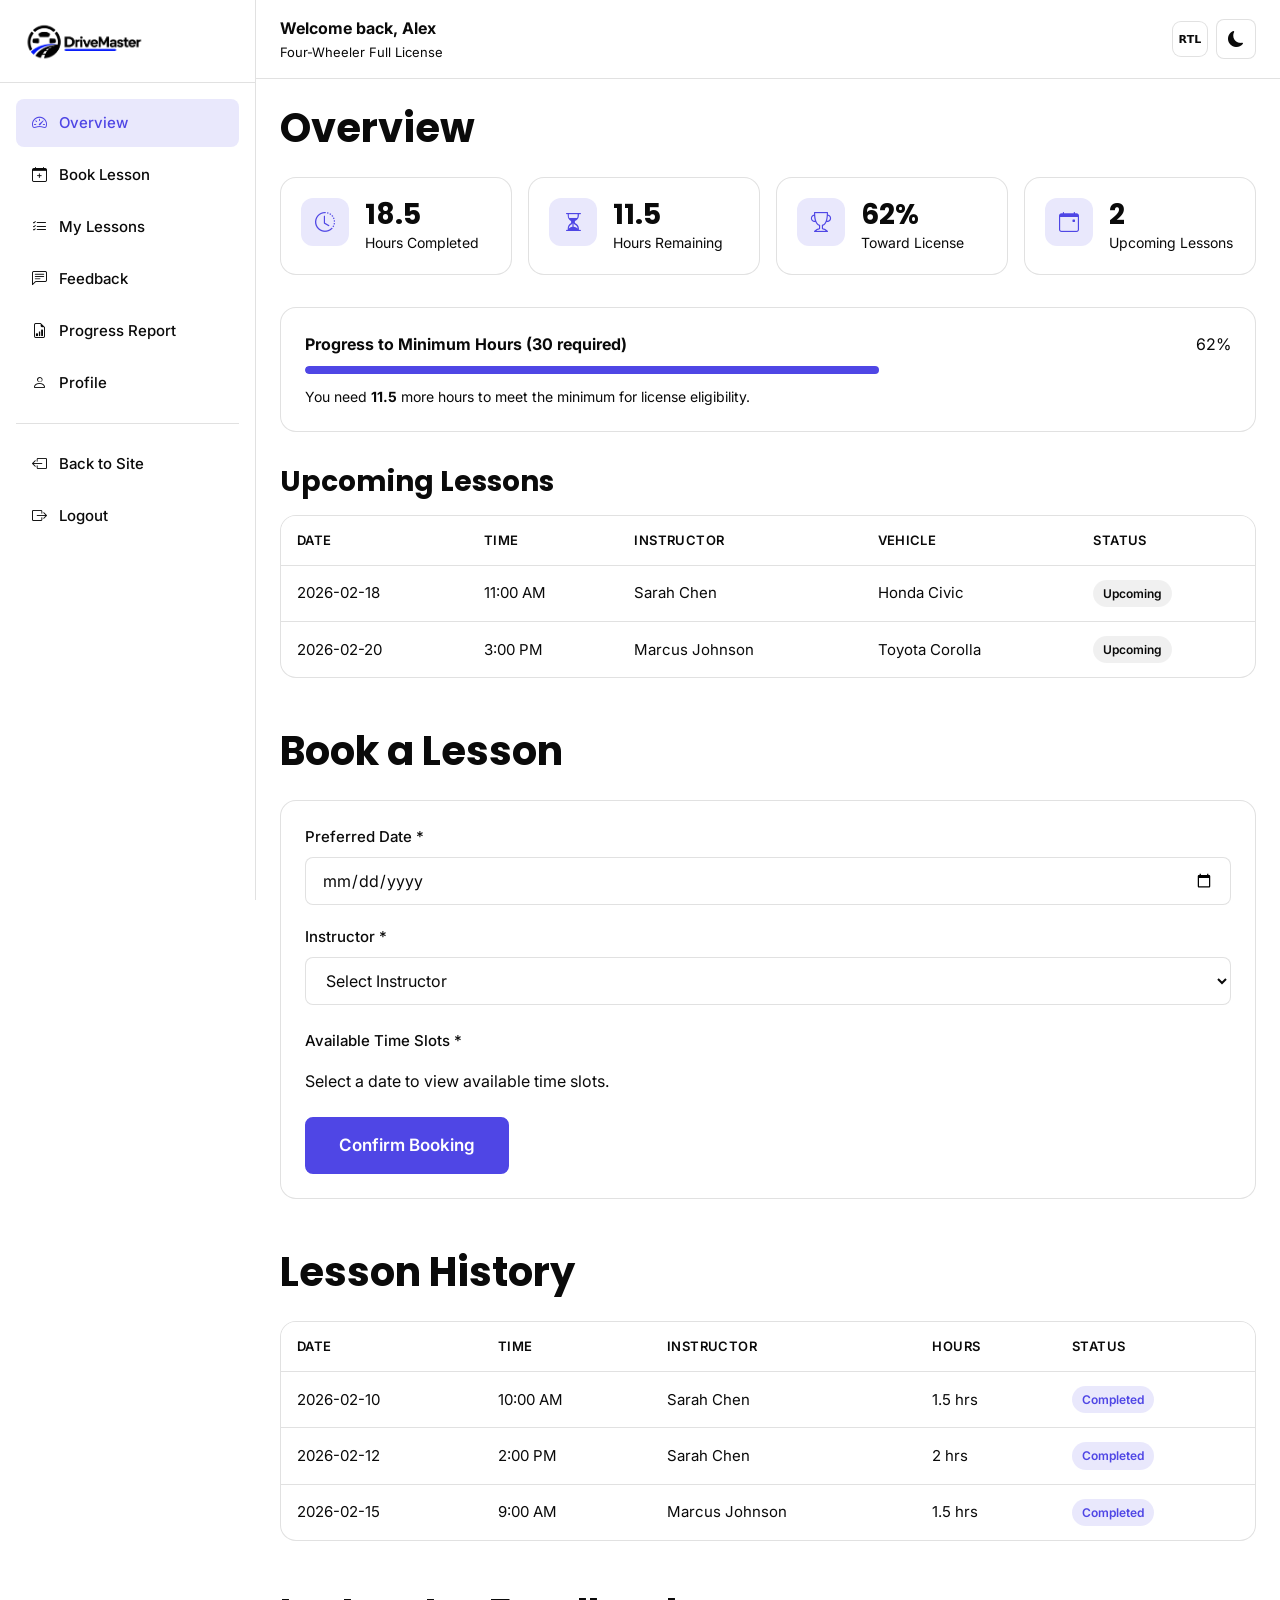
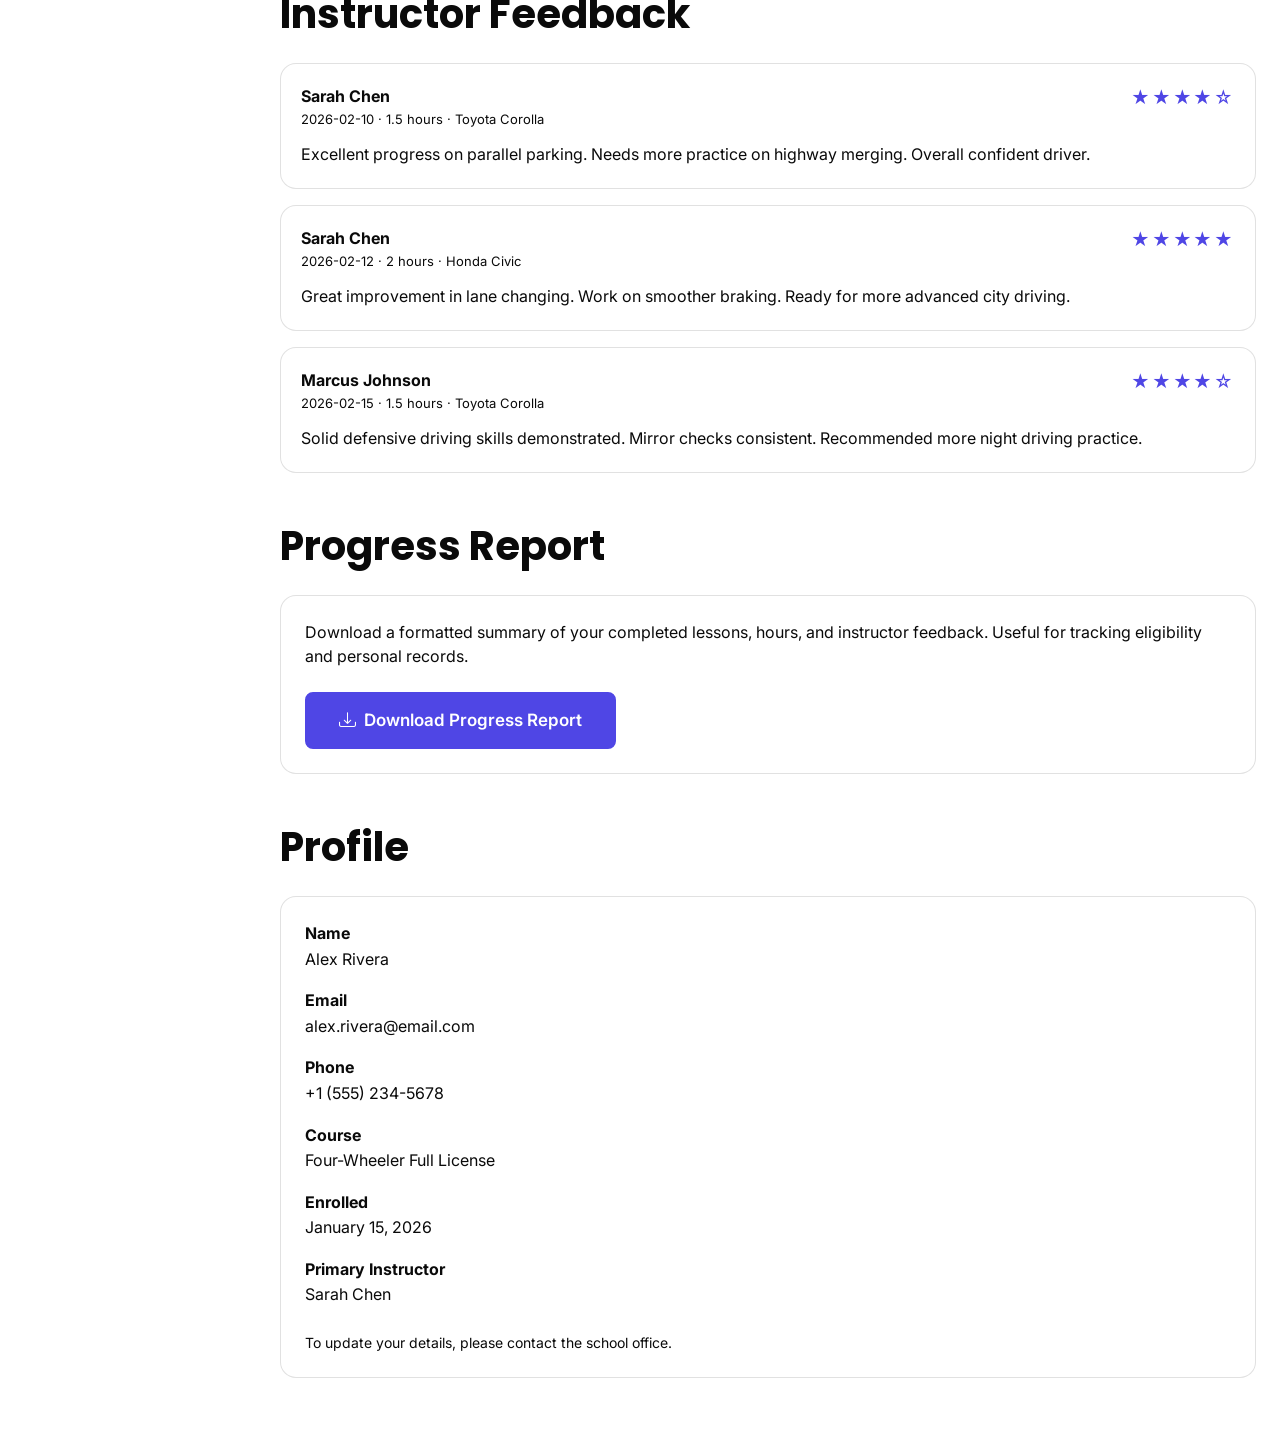
==== commit 097aa61b: "Add files via upload" ====
--- a/dashboard/index.html
+++ b/dashboard/index.html
@@ -1,6 +1,7 @@
 <!DOCTYPE html>
 <html lang="en" data-theme="light">
 <head>
+<link rel="icon" type="image/svg+xml" href="../assets/images/favicon.svg">
   <meta charset="UTF-8">
   <meta name="viewport" content="width=device-width, initial-scale=1.0">
   <title>Student Dashboard – DriveMaster</title>
@@ -12,6 +13,7 @@
   <link rel="stylesheet" href="../assets/css/style.css">
   <link rel="stylesheet" href="../assets/css/dark-mode.css">
   <link rel="stylesheet" href="../assets/css/rtl.css">
+<link rel="stylesheet" href="../assets/css/dm-enhancements.css">
 </head>
 <body>
   <div class="dashboard-layout">
@@ -68,7 +70,8 @@
           </div>
         </div>
         <div style="display:flex;align-items:center;gap:0.5rem;">
-          <button class="theme-toggle" data-theme-toggle aria-label="Toggle dark mode">
+          <button type="button" class="dm-rtl-toggle" data-rtl-toggle aria-label="Switch to right-to-left layout" aria-pressed="false" title="Switch to RTL"><i class="bi bi-text-paragraph" aria-hidden="true"></i></button>
+<button class="theme-toggle" data-theme-toggle aria-label="Toggle dark mode">
             <i class="bi bi-sun-fill icon-sun"></i>
             <i class="bi bi-moon-fill icon-moon"></i>
           </button>
@@ -273,5 +276,6 @@
       });
     });
   </script>
+<script src="../assets/js/dm-enhancements.js"></script>
 </body>
 </html>
--- a/assets/css/style.css
+++ b/assets/css/style.css
@@ -2850,3 +2850,106 @@
 .home-night .hero {
   background-image: linear-gradient(160deg, rgba(10,10,10,0.88) 0%, rgba(10,10,10,0.78) 50%, rgba(10,10,10,0.7) 100%), url('../images/home-night.jpg') !important;
 }
+
+/* Feedback review: spacing, CTA hierarchy and responsive navigation */
+.reviewed-home .calendar-section { background:var(--bg-secondary); color:var(--text-primary); }
+.reviewed-home .calendar-section .container { background:var(--bg-card); border:1px solid var(--border-color); border-radius:1.25rem; padding:clamp(1.25rem,4vw,3rem); }
+.reviewed-home .calendar-section + .section { padding-top:clamp(3rem,6vw,5rem); }
+.reviewed-home .testimonial-card, .testimonial-card {padding:clamp(1.25rem,2.5vw,2rem); min-width:0; height:100%; display:flex; flex-direction:column; gap:.8rem;}
+.testimonial-card .testimonial-author, .testimonial-card .testimonial-person {margin-top:auto; display:flex;align-items:center;gap:.75rem;min-width:0;}
+.testimonial-card img {width:44px;height:44px;object-fit:cover;border-radius:50%;flex-shrink:0;}
+.story-copy {font-size:1rem!important;line-height:1.8!important;}
+.center-name {text-align:center;}
+.review-grid {display:grid;grid-template-columns:repeat(4,minmax(0,1fr));gap:1.25rem;}
+.review-tile {padding:1.75rem;border:1px solid var(--border-color);border-radius:1rem;background:var(--bg-card);min-width:0;}
+.review-tile h3 {font-size:1.1rem;margin:.75rem 0;}.review-tile p {line-height:1.7;color:var(--text-secondary);}
+.review-step {font-weight:800;color:var(--accent);font-size:1.5rem;}
+.review-actions {display:flex;justify-content:center;gap:1rem;flex-wrap:wrap;margin-top:1.5rem;}
+.review-pricing .pricing-card {height:100%;display:flex;flex-direction:column;}
+.review-pricing .pricing-card .btn {margin-top:auto;}
+.review-pricing .pricing-card:not(.featured) {background:var(--bg-card)!important;color:var(--text-primary)!important;border-color:var(--border-color)!important;}
+.review-pricing .pricing-card:not(.featured) :is(h3,h4,p,li,.pricing-price) {color:var(--text-primary)!important;}
+.review-addons {background:var(--bg-secondary);}.review-benefits {background:var(--bg-primary);}.review-faq {background:var(--bg-secondary);}
+.cta-section .btn-primary, .bottom-cta-strip .btn-primary {background:var(--accent)!important;color:#fff!important;border-color:var(--accent)!important;}
+.header-inner {min-width:0;}.header-actions {min-width:0;}
+@media(max-width:1023px){.header-inner {display:flex;align-items:center;justify-content:space-between;gap:.5rem;}.header-actions{margin-left:auto;gap:.4rem;}.mobile-menu-btn{display:inline-flex;flex:0 0 40px;align-items:center;justify-content:center;}.header-actions .btn-sm {white-space:nowrap;}}
+@media(max-width:767px){.review-grid{grid-template-columns:repeat(2,minmax(0,1fr));}.hero-grid{grid-template-columns:minmax(0,1fr)!important;}.section .container,.cta-section .container{min-width:0;}}
+@media(max-width:390px){.header-inner{gap:.25rem}.header-actions{gap:.25rem}.header-actions .btn-sm{font-size:.7rem;padding:.5rem .55rem;}.header-actions .theme-toggle{width:34px;height:34px;flex:0 0 34px}.mobile-menu-btn{width:36px;min-width:36px;padding:.25rem}.logo-img{max-width:112px;height:auto}.review-grid{grid-template-columns:minmax(0,1fr)}.container{width:100%;max-width:100%;padding-left:1rem;padding-right:1rem;}.header-actions .btn{min-width:0;}}
+
+/* Feedback issue 3: Home1 success stories — readable, consistently aligned cards. */
+.reviewed-home .section-cards-quote { align-items: stretch; gap: clamp(1rem, 2vw, 1.5rem); }
+.reviewed-home .section-cards-quote > .testimonial-card {
+  display: flex; flex-direction: column; min-width: 0; height: 100%;
+  padding: clamp(1.375rem, 2.4vw, 2rem); gap: 0;
+}
+.reviewed-home .section-cards-quote .testimonial-stars { margin: 0 0 1rem; line-height: 1.3; }
+.reviewed-home .section-cards-quote .testimonial-text {
+  margin: 0 0 1.5rem; line-height: 1.65; overflow-wrap: anywhere;
+  display: block; overflow: visible; max-height: none;
+}
+.reviewed-home .section-cards-quote .testimonial-author {
+  margin-top: auto; padding-top: .25rem; display: flex; align-items: center;
+  gap: .75rem; min-width: 0;
+}
+.reviewed-home .section-cards-quote .testimonial-author > div:last-child { min-width: 0; }
+.reviewed-home .section-cards-quote .img-box-avatar { width: 44px; height: 44px; flex: 0 0 44px; overflow: hidden; border-radius: 50%; }
+.reviewed-home .section-cards-quote .img-box-avatar img { display: block; width: 100%; height: 100%; object-fit: cover; }
+.reviewed-home .section-cards-quote .testimonial-name,
+.reviewed-home .section-cards-quote .testimonial-role { overflow-wrap: anywhere; line-height: 1.4; }
+
+/* Feedback issue 4: distinguish Home1 calendar from the final dark CTA. */
+.reviewed-home .calendar-section { background:var(--bg-secondary) !important; color:var(--text-primary); }
+.reviewed-home .calendar-section::before { display:none; }
+.reviewed-home .calendar-section .container { background:var(--bg-card); border:1px solid var(--border-color); border-radius:1.25rem; padding:clamp(1.25rem,4vw,3rem); }
+.reviewed-home .calendar-section .section-title { color:var(--text-primary); }
+.reviewed-home .calendar-section .section-desc { color:var(--text-secondary); }
+.reviewed-home .calendar-day-card { background:var(--bg-secondary); border:1px solid var(--border-color); }
+.reviewed-home .calendar-day-card .day-slots { color:var(--text-primary); }
+.reviewed-home .calendar-day-card .day-meta { color:var(--text-secondary); }
+.reviewed-home .calendar-day-card:hover { background:var(--bg-card); border-color:var(--accent); }
+
+/* Issue 7: About testimonials */
+.section-cards-quote > .testimonial-card { display:flex; flex-direction:column; gap:1rem; padding:clamp(1.5rem,2.4vw,2rem); height:100%; min-width:0; }
+.section-cards-quote .testimonial-text { display:block; overflow:visible; max-height:none; -webkit-line-clamp:unset; line-clamp:unset; white-space:normal; text-overflow:clip; margin:0; }
+.section-cards-quote .testimonial-author { display:flex; align-items:center; gap:.85rem; margin-top:auto; padding-top:.65rem; }
+.section-cards-quote .testimonial-avatar { display:block; width:48px; height:48px; flex:0 0 48px; border-radius:50%; object-fit:cover; }
+.section-cards-quote .testimonial-author > div { min-width:0; }
+
+/* Issue 8: Courses training process */
+.dm-training-process { background: var(--bg-secondary, #f7f7fb); }
+.dm-process-grid { display:grid; grid-template-columns:repeat(4,minmax(0,1fr)); gap:1.25rem; }
+.dm-process-card { min-width:0; background:var(--bg-card,#fff); border:1px solid var(--border-color,#e4e4eb); border-radius:18px; overflow:hidden; display:flex; flex-direction:column; }
+.dm-process-photo { aspect-ratio: 4/3; overflow:hidden; background:#e9e9ee; }
+.dm-process-photo img { display:block; width:100%; height:100%; object-fit:cover; }
+.dm-process-body { padding:1.5rem; flex:1; }
+.dm-process-number { color:var(--primary,#4f46e5); font-weight:700; font-size:.78rem; letter-spacing:.08em; }
+.dm-process-body h3 { margin:.7rem 0; font-size:1.2rem; }
+.dm-process-body p { margin:0; line-height:1.65; }
+@media(max-width:991px){.dm-process-grid{grid-template-columns:repeat(2,minmax(0,1fr));}}
+@media(max-width:575px){.dm-process-grid{grid-template-columns:1fr;}.dm-process-body{padding:1.25rem;}}
+
+/* Pricing package CTAs: consistent brand-primary treatment (Issue 10) */
+.fees-page .review-pricing .pricing-card .btn-primary {
+  display:inline-flex!important;align-items:center;justify-content:center;
+  width:100%;max-width:190px;min-height:46px;padding:.75rem 1.1rem!important;
+  margin-top:auto;background:#4f46e5!important;border:2px solid #4f46e5!important;
+  color:#fff!important;font-weight:700;text-align:center;line-height:1.25;
+}
+.fees-page .review-pricing .pricing-card.tone-accent .btn-primary {
+  background:#4f46e5!important;border-color:#4f46e5!important;color:#fff!important;
+}
+.fees-page .review-pricing .pricing-card .btn-primary:hover {filter:brightness(.91);}
+.fees-page .review-pricing .pricing-card .btn-primary:focus-visible {outline:3px solid #a5b4fc;outline-offset:3px;}
+
+/* Issue 16: FAQ and final CTA */
+.contact-faq-section{background:var(--bg-secondary);padding-block:clamp(3rem,6vw,5rem)}
+.contact-faq-intro{text-align:center;max-width:38rem;margin:.7rem auto 0;color:var(--text-secondary)}
+.contact-faq-grid{align-items:stretch;gap:1.25rem}
+.contact-faq-grid .card{height:100%;border:1px solid var(--border-color);border-top:3px solid var(--accent);border-radius:18px;background:var(--bg-primary);box-shadow:0 8px 24px rgba(0,0,0,.045)}
+.contact-faq-grid .card-body{padding:clamp(1.25rem,2.5vw,2rem)}
+.contact-faq-grid h3{font-size:1.1rem;line-height:1.35;margin-bottom:.75rem}
+.contact-faq-grid p{line-height:1.65;margin:0}
+.contact-final-cta{margin:0!important;border-radius:0!important}
+.contact-final-cta .btn-outline{border-color:#fff!important;color:#fff!important}
+@media(max-width:767px){.contact-faq-grid{grid-template-columns:repeat(2,minmax(0,1fr));gap:.85rem}.contact-faq-grid .card-body{padding:1.1rem}}
+@media(max-width:420px){.contact-faq-grid{grid-template-columns:minmax(0,1fr)}.contact-final-cta .btn{max-width:100%;white-space:normal}}
--- a/assets/css/dm-enhancements.css
+++ b/assets/css/dm-enhancements.css
@@ -0,0 +1,310 @@
+/* RTL control and dashboard responsive enhancements */
+.dm-rtl-toggle{display:inline-flex;align-items:center;justify-content:center;flex:0 0 36px;width:36px;height:36px;border:1px solid var(--border-color);border-radius:9px;background:var(--bg-primary);color:var(--text-primary);cursor:pointer;font-size:1.1rem}
+.dm-rtl-toggle[aria-pressed="true"]{background:var(--accent);color:white;border-color:var(--accent)}
+.header-actions{min-width:0}.header-inner{min-width:0}
+@media(max-width:420px){.header-actions{gap:.2rem!important}.dm-rtl-toggle{flex-basis:30px;width:30px;height:32px}.header-actions .btn-primary{font-size:.65rem!important;padding:.45rem .4rem!important}.header-actions .theme-toggle{width:30px!important;height:32px!important;flex-basis:30px!important}.mobile-menu-btn{flex-basis:32px!important;width:32px!important;min-width:32px!important}.logo-img{max-width:96px!important}}
+.dashboard-layout,.dashboard-main,.dashboard-topbar{min-width:0}.dashboard-main{max-width:100%;overflow-x:hidden}.dashboard-main img,.dashboard-main canvas{max-width:100%}.dashboard-main table{width:100%}.dashboard-main .table-responsive{overflow-x:auto;max-width:100%}
+@media(max-width:1023px){.dashboard-sidebar{max-width:min(300px,85vw)}.dashboard-topbar{gap:.5rem;flex-wrap:wrap}.dashboard-main{width:100%;margin-inline:0!important}.dashboard-main .container{max-width:100%}}
+@media(max-width:600px){.dashboard-main{padding-inline:0!important}.dashboard-topbar{padding:1rem!important}.dashboard-topbar>div{min-width:0}.dashboard-topbar strong{overflow-wrap:anywhere}.dashboard-content{padding:1rem!important}.dashboard-stats,.dashboard-grid{grid-template-columns:minmax(0,1fr)!important}.dashboard-main .card{min-width:0}}
+[dir="rtl"] .dashboard-sidebar{left:auto;right:0}[dir="rtl"] .dashboard-main{margin-left:0}[dir="rtl"] .dashboard-nav-item{text-align:right}[dir="rtl"] .dashboard-topbar{direction:rtl}
+
+/* Position-only RTL: preserve English text, digits, labels and input content. */
+html[dir="rtl"] body{direction:rtl}
+html[dir="rtl"] :is(h1,h2,h3,h4,h5,h6,p,span,a,label,button,li,td,th,input,textarea,select,option){unicode-bidi:normal}
+html[dir="rtl"] :is(input,textarea,select){direction:ltr;text-align:left}
+html[dir="rtl"] :is(.section-header,.section-title,.section-desc,.testimonial-text,.testimonial-name,.testimonial-role,.pricing-card,.card-body,.auth-card,.dashboard-content){direction:ltr}
+html[dir="rtl"] :is(.header-inner,.header-actions,.footer-grid,.dashboard-topbar){direction:rtl}
+html[dir="rtl"] :is(.nav,.header-actions,.hero-actions,.hero-stats,.auth-tabs,.footer-bottom,.breadcrumb,.pricing-features li){flex-direction:row}
+html[dir="rtl"] .header-actions{margin-left:0;margin-right:auto}
+html[dir="rtl"] .mobile-nav{right:auto;left:0}
+html[dir="rtl"] .dashboard-sidebar{right:0;left:auto}
+html[dir="rtl"] .dashboard-main{margin-left:0}
+html[dir="rtl"] .auth-card{direction:rtl;text-align:right}
+/* Login display controls are an independent row: no overlap with logo or tabs. */
+.auth-card{position:relative;min-width:0;max-width:100%;box-sizing:border-box}
+.auth-display-controls{display:flex;align-items:center;justify-content:center;gap:.5rem;position:static;margin:1.25rem auto 0;width:max-content;max-width:100%}
+.auth-display-controls .dm-rtl-toggle,.auth-display-controls .theme-toggle{display:inline-flex;align-items:center;justify-content:center;position:static!important;inset:auto!important;margin:0!important;flex:0 0 38px;width:38px;height:38px}
+.auth-tabs{display:flex;width:100%;min-width:0}
+.auth-tabs .auth-tab{flex:1 1 0;min-width:0;text-align:center}
+.auth-header{padding-inline:0;text-align:center}
+.auth-card :is(.form-label,.form-input,.form-select){text-align:left}
+@media(max-width:420px){.auth-card{width:calc(100% - 1.5rem);padding:clamp(1rem,5vw,1.5rem)}.auth-display-controls .dm-rtl-toggle,.auth-display-controls .theme-toggle{flex-basis:38px;width:38px;height:38px}.auth-header .logo-img{max-width:150px!important}}
+
+/* Login RTL: mirror layout only, preserve English content */
+html[dir="rtl"] .auth-card{direction:rtl;text-align:right}
+html[dir="rtl"] .auth-tabs{direction:rtl!important;flex-direction:row!important}
+html[dir="rtl"] .auth-card :is(.form-label,.form-input,.form-select){text-align:right}
+html[dir="rtl"] .auth-card :is(input[type="email"],input[type="password"],input[type="tel"]){direction:ltr;text-align:right}
+html[dir="rtl"] .auth-card :is(.auth-header,.auth-tab){text-align:center}
+html[dir="rtl"] .auth-display-controls{direction:rtl}
+html[dir="rtl"] .auth-card .bi-arrow-left{display:inline-block;transform:scaleX(-1)}
+
+/* Login width and spacing: desktop / tablet / phone. Scoped to login only. */
+.auth-page{width:100%;min-height:100svh;padding:clamp(12px,3vw,32px);box-sizing:border-box;overflow-x:clip}
+.auth-page .auth-card{width:100%;max-width:420px;min-width:0;margin-inline:auto;padding:clamp(18px,3vw,30px);box-sizing:border-box}
+.auth-page .auth-card :is(form,.form-group,.form-input,.form-select,.btn){max-width:100%;min-width:0;box-sizing:border-box}
+.auth-page .auth-card .auth-tabs{width:100%;min-width:0}
+.auth-page .auth-card .auth-display-controls{max-width:100%;margin:18px auto 0}
+@media(max-width:767px){.auth-page{align-items:center;padding:20px 16px}.auth-page .auth-card{max-width:420px;padding:24px 20px}}
+@media(max-width:420px){.auth-page{padding:12px}.auth-page .auth-card{max-width:100%;padding:20px 16px;border-radius:14px}.auth-page .auth-card .auth-tabs{margin-bottom:20px}}
+@media(max-width:340px){.auth-page .auth-card{padding:16px 12px}}
+
+/* Explicit RTL/LTR icon label for the layout switch. */
+.dm-rtl-toggle .dm-direction-label{display:inline-block;direction:ltr;unicode-bidi:isolate;font:700 11px/1 system-ui,sans-serif;letter-spacing:.01em}
+
+/* Home 2: distinct editorial evening concept; scoped to avoid Home 1 changes */
+.night-v2{--n2-ink:#151b2d;--n2-accent:#f7ba43;--n2-muted:#5e6675;color:var(--n2-ink)}.night-v2 *{box-sizing:border-box}.night-v2 h1,.night-v2 h2,.night-v2 h3{line-height:1.15}.night-v2 p{line-height:1.7}.n2-hero{background:#151b2d;color:white;padding:clamp(52px,7vw,105px) 0;overflow:hidden}.n2-hero-grid{display:grid;grid-template-columns:1fr 1fr;align-items:center;gap:clamp(30px,5vw,85px)}.n2-eyebrow,.n2-kicker{display:inline-flex;align-items:center;gap:9px;font-size:.76rem;letter-spacing:.13em;font-weight:800}.n2-eyebrow{color:#f7ba43}.n2-hero h1{font-size:clamp(2.8rem,6vw,5.7rem);letter-spacing:-.055em;margin:22px 0}.n2-hero h1 em{font-style:normal;color:#f7ba43}.n2-hero-copy>p{max-width:510px;color:#d4d8e1;font-size:1.08rem}.n2-actions{display:flex;align-items:center;flex-wrap:wrap;gap:22px;margin:30px 0}.n2-text-link{color:white;text-decoration:none;font-weight:700}.n2-proof{display:flex;flex-wrap:wrap;gap:18px;color:#e6e8ef;font-size:.84rem}.n2-proof i{color:#f7ba43}.n2-hero-visual{position:relative;min-width:0}.n2-hero-visual>img{width:100%;height:clamp(320px,38vw,540px);object-fit:cover;border-radius:180px 180px 22px 22px;display:block}.n2-floating{position:absolute;inset:auto -12px 22px auto;display:flex;align-items:center;gap:13px;padding:16px 20px;background:#fff;color:#151b2d;border-radius:14px;box-shadow:0 14px 35px #0003}.n2-floating i{font-size:1.6rem;color:#bc821d}.n2-floating strong,.n2-floating small{display:block}.n2-floating small{color:#687180}.n2-ticker{background:#f7ba43;padding:17px 0}.n2-ticker-inner{display:flex;justify-content:space-between;gap:15px;flex-wrap:wrap;font-size:.76rem;font-weight:800;letter-spacing:.04em}.n2-section{padding:clamp(60px,8vw,110px) 0}.n2-heading{max-width:700px;margin-bottom:38px}.n2-kicker{color:#a26b0d}.n2-heading h2,.n2-split h2,.n2-faq h2,.n2-final h2{font-size:clamp(2rem,4vw,3.6rem);letter-spacing:-.04em;margin:12px 0 16px}.n2-heading p,.n2-split p,.n2-faq p{color:#5e6675}.n2-benefits{display:grid;grid-template-columns:repeat(3,minmax(0,1fr));gap:18px}.n2-benefits article{position:relative;padding:34px 28px;border:1px solid #e4e6ec;border-radius:18px;background:#fff}.n2-benefits article>i{font-size:2rem;color:#c2871b}.n2-benefits h3{font-size:1.3rem;margin:20px 0 10px}.n2-benefits p{color:#5e6675;margin:0}.n2-number{position:absolute;right:25px;top:24px;color:#a4aab4;font-size:.8rem}.n2-split{padding:clamp(60px,8vw,100px) 0;background:#f4f3ef}.n2-split-grid{display:grid;grid-template-columns:1fr 1fr;align-items:center;gap:clamp(28px,6vw,90px)}.n2-split-image img{width:100%;height:540px;max-height:70vw;object-fit:cover;border-radius:22px 130px 22px 22px;display:block}.n2-steps{margin:24px 0}.n2-steps>div{display:flex;gap:18px;padding:16px 0;border-bottom:1px solid #d9d9d6}.n2-steps b{color:#a26b0d}.n2-steps strong,.n2-steps small{display:block}.n2-steps small{color:#5e6675;margin-top:5px}.n2-paths{background:#fff}.n2-path-grid{display:grid;grid-template-columns:repeat(2,minmax(0,1fr));gap:22px}.n2-path-grid article{overflow:hidden;background:#151b2d;color:white;border-radius:20px}.n2-path-grid img{display:block;width:100%;height:270px;object-fit:cover}.n2-path-grid article>div{padding:28px}.n2-path-grid span{font-size:.76rem;letter-spacing:.12em;color:#f7ba43;font-weight:800}.n2-path-grid h3{font-size:1.8rem;margin:13px 0}.n2-path-grid p{color:#d4d8e1}.n2-path-grid a{display:inline-block;color:#f7ba43;font-weight:700;text-decoration:none;margin-top:12px}.n2-faq{background:#f4f3ef;padding:clamp(60px,7vw,95px) 0}.n2-faq-grid{display:grid;grid-template-columns:.85fr 1.15fr;gap:clamp(30px,6vw,85px)}.n2-faq-list details{background:#fff;border:1px solid #e4e6ec;border-radius:12px;padding:20px 24px;margin-bottom:12px}.n2-faq-list summary{cursor:pointer;font-weight:700}.n2-faq-list details p{margin:14px 0 0}.n2-final{text-align:center;background:#151b2d;color:white;padding:clamp(65px,8vw,110px) 0}.n2-final .n2-kicker{color:#f7ba43}.n2-final p{color:#d4d8e1;margin:0 auto 28px}.night-v2 .btn-primary{background:#f7ba43;border-color:#f7ba43;color:#151b2d}.night-v2 .btn-primary:hover{background:#ffce69;border-color:#ffce69;color:#151b2d}html[dir="rtl"] .night-v2 .n2-floating{inset:auto auto 22px -12px}html[dir="rtl"] .night-v2 .n2-number{right:auto;left:25px}@media(max-width:900px){.n2-hero-grid,.n2-split-grid,.n2-faq-grid{grid-template-columns:1fr}.n2-hero-visual>img{height:400px}.n2-benefits{grid-template-columns:repeat(2,minmax(0,1fr))}.n2-split-image img{height:400px;max-height:none}}@media(max-width:600px){.n2-hero{padding:50px 0}.n2-hero h1{font-size:clamp(2.6rem,11vw,4rem)}.n2-hero-visual>img{height:310px}.n2-floating{right:0;bottom:12px;padding:12px}.n2-benefits,.n2-path-grid{grid-template-columns:1fr}.n2-ticker-inner{justify-content:center;text-align:center}.n2-ticker-inner span:first-child{width:100%}.n2-path-grid img{height:220px}.n2-split-image img{height:300px}.n2-actions{align-items:flex-start;flex-direction:column}.n2-benefits article{padding:26px 22px}}
+
+/* Home 2: use existing DriveMaster black / white / accent palette only. */
+.night-v2{--n2-ink:var(--black);--n2-accent:var(--accent);--n2-muted:var(--text-secondary);color:var(--text-primary);overflow-x:clip}
+.night-v2 .n2-hero,.night-v2 .n2-final,.night-v2 .n2-path-grid article{background:var(--black);color:var(--white)}
+.night-v2 .n2-hero :is(h1,h2,h3),.night-v2 .n2-final :is(h1,h2,h3),.night-v2 .n2-path-grid h3{color:var(--white)}
+.night-v2 .n2-hero :is(p,.n2-proof),.night-v2 .n2-final p,.night-v2 .n2-path-grid p{color:var(--white)}
+.night-v2 .n2-eyebrow,.night-v2 .n2-hero h1 em,.night-v2 .n2-proof i,.night-v2 .n2-path-grid span,.night-v2 .n2-path-grid a,.night-v2 .n2-final .n2-kicker{color:var(--accent)}
+.night-v2 .n2-kicker,.night-v2 .n2-benefits article>i,.night-v2 .n2-steps b,.night-v2 .n2-floating i{color:var(--accent)}
+.night-v2 .n2-ticker{background:var(--accent);color:var(--white)}
+.night-v2 .n2-split,.night-v2 .n2-faq{background:var(--bg-primary)}
+.night-v2 .n2-section,.night-v2 .n2-paths{background:var(--bg-primary)}
+.night-v2 .n2-benefits article,.night-v2 .n2-faq-list details,.night-v2 .n2-floating{background:var(--bg-card);color:var(--text-primary);border-color:var(--border-color)}
+.night-v2 .n2-benefits h3,.night-v2 .n2-faq-list summary,.night-v2 .n2-floating strong{color:var(--text-primary)}
+.night-v2 :is(.n2-heading p,.n2-benefits p,.n2-split p,.n2-faq p,.n2-steps small,.n2-faq-list details p,.n2-floating small){color:var(--text-secondary)}
+.night-v2 .n2-number{color:var(--accent)}
+.night-v2 .n2-steps>div{border-color:var(--border-color)}
+.night-v2 .btn-primary{background:var(--accent);border-color:var(--accent);color:var(--white)}
+.night-v2 .btn-primary:hover{background:var(--accent);border-color:var(--accent);color:var(--white);filter:brightness(.9)}
+.night-v2 .n2-text-link{color:var(--white)}
+/* No overlapping text or buttons at desktop, tablet, mobile or RTL. */
+.night-v2 :is(.n2-hero-grid,.n2-split-grid,.n2-faq-grid,.n2-benefits,.n2-path-grid)>*{min-width:0}
+.night-v2 :is(h1,h2,h3,p,a,summary,small){overflow-wrap:break-word}
+.night-v2 :is(.n2-hero-copy,.n2-split-copy,.n2-path-grid article>div){position:relative;z-index:1}
+.night-v2 .n2-hero-visual{isolation:isolate}
+.night-v2 .n2-floating{max-width:min(90%,280px);z-index:2;inset:auto 0 18px auto}
+.night-v2 .n2-floating>div{min-width:0}
+.night-v2 .n2-floating small{line-height:1.4}
+.night-v2 .n2-hero h1{line-height:1.12;overflow:visible}
+.night-v2 .n2-actions .btn{white-space:normal;text-align:center;max-width:100%}
+.night-v2 .n2-path-grid article{min-width:0}
+.night-v2 .n2-path-grid img{position:static}
+html[dir="rtl"] .night-v2 .n2-floating{inset:auto auto 18px 0}
+@media(max-width:900px){.night-v2 .n2-hero-grid,.night-v2 .n2-split-grid,.night-v2 .n2-faq-grid{gap:32px}.night-v2 .n2-hero-visual{max-width:650px;width:100%;margin-inline:auto}}
+@media(max-width:600px){.night-v2 .n2-hero h1{font-size:clamp(2.35rem,10vw,3.8rem)}.night-v2 .n2-hero-visual>img{height:300px}.night-v2 .n2-floating{max-width:85%;padding:10px 12px}.night-v2 .n2-benefits,.night-v2 .n2-path-grid{grid-template-columns:minmax(0,1fr)}.night-v2 .n2-hero-copy>p{font-size:1rem}.night-v2 .n2-ticker-inner{gap:9px}}
+/* Gentle reveal; no hidden content if scripting is unavailable. */
+@keyframes n2-rise{from{opacity:0;transform:translateY(18px)}to{opacity:1;transform:translateY(0)}}
+.night-v2 .n2-hero-copy,.night-v2 .n2-hero-visual{animation:n2-rise .75s ease both}
+.night-v2 .n2-hero-visual{animation-delay:.12s}
+.night-v2 .n2-reveal{transition:opacity .65s ease,transform .65s ease}
+.night-v2.n2-motion-ready .n2-reveal:not(.n2-visible){opacity:0;transform:translateY(18px)}
+.night-v2.n2-motion-ready .n2-reveal.n2-visible{opacity:1;transform:translateY(0)}
+.night-v2 .n2-benefits article,.night-v2 .n2-path-grid article{transition:transform .25s ease,box-shadow .25s ease}
+.night-v2 .n2-benefits article:hover,.night-v2 .n2-path-grid article:hover{transform:translateY(-4px);box-shadow:var(--shadow-lg)}
+@media(prefers-reduced-motion:reduce){.night-v2 *, .night-v2 *::before,.night-v2 *::after{animation:none!important;transition:none!important;transform:none!important;opacity:1!important}}
+
+/* Home 2: explicit, complete light/dark surfaces; site palette only. */
+html[data-theme="light"] .night-v2{color:var(--black);background:var(--white)}
+html[data-theme="light"] .night-v2 .n2-hero,
+html[data-theme="light"] .night-v2 .n2-final{background:var(--white);color:var(--black)}
+html[data-theme="light"] .night-v2 .n2-hero :is(h1,h2,h3,p,.n2-proof,.n2-text-link),
+html[data-theme="light"] .night-v2 .n2-final :is(h1,h2,h3,p){color:var(--black)}
+html[data-theme="light"] .night-v2 .n2-hero h1 em,
+html[data-theme="light"] .night-v2 .n2-eyebrow,
+html[data-theme="light"] .night-v2 .n2-final .n2-kicker{color:var(--accent)}
+html[data-theme="light"] .night-v2 .n2-path-grid article{background:var(--black);color:var(--white)}
+html[data-theme="light"] .night-v2 .n2-path-grid article :is(h3,p){color:var(--white)}
+html[data-theme="light"] .night-v2 .n2-section,
+html[data-theme="light"] .night-v2 .n2-split,
+html[data-theme="light"] .night-v2 .n2-faq{background:var(--white);color:var(--black)}
+html[data-theme="light"] .night-v2 :is(.n2-benefits article,.n2-faq-list details,.n2-floating){background:var(--white);color:var(--black);border:1px solid var(--border-color)}
+html[data-theme="light"] .night-v2 :is(.n2-benefits h3,.n2-faq-list summary,.n2-floating strong,.n2-heading h2,.n2-split h2,.n2-faq h2){color:var(--black)}
+html[data-theme="light"] .night-v2 :is(.n2-heading p,.n2-benefits p,.n2-split p,.n2-faq p,.n2-steps small,.n2-faq-list details p,.n2-floating small){color:var(--black)}
+html[data-theme="dark"] .night-v2{background:var(--black);color:var(--white)}
+html[data-theme="dark"] .night-v2 :is(.n2-hero,.n2-final,.n2-section,.n2-split,.n2-faq){background:var(--black);color:var(--white)}
+html[data-theme="dark"] .night-v2 :is(.n2-benefits article,.n2-faq-list details,.n2-floating){background:var(--black);color:var(--white);border:1px solid var(--white-border)}
+html[data-theme="dark"] .night-v2 :is(h1,h2,h3,p,summary,.n2-floating strong,.n2-floating small,.n2-steps small,.n2-proof,.n2-text-link){color:var(--white)}
+html[data-theme="dark"] .night-v2 :is(.n2-eyebrow,.n2-kicker,.n2-hero h1 em,.n2-final .n2-kicker,.n2-path-grid span,.n2-path-grid a){color:var(--accent)}
+.night-v2 .n2-hero-grid,.night-v2 .n2-split-grid,.night-v2 .n2-faq-grid{align-items:center}
+.night-v2 :is(.n2-hero-copy,.n2-split-copy,.n2-faq-grid>div,.n2-path-grid article>div){min-width:0;max-width:100%;overflow-wrap:anywhere}
+.night-v2 .n2-hero h1{font-size:clamp(2.3rem,5.5vw,5rem);line-height:1.18;letter-spacing:-.035em;margin:18px 0 22px}
+.night-v2 :is(.n2-heading h2,.n2-split h2,.n2-faq h2,.n2-final h2){line-height:1.2;letter-spacing:-.025em}
+.night-v2 .n2-floating{position:absolute;max-width:calc(100% - 20px);right:10px;bottom:16px;left:auto;top:auto}
+html[dir="rtl"] .night-v2 .n2-floating{left:10px;right:auto}
+.night-v2 .n2-ticker-inner span{min-width:0}
+.night-v2 .n2-benefits article,.night-v2 .n2-path-grid article{overflow:hidden}
+@media(max-width:767px){.night-v2 .n2-hero-grid,.night-v2 .n2-split-grid,.night-v2 .n2-faq-grid{grid-template-columns:minmax(0,1fr)}.night-v2 .n2-benefits,.night-v2 .n2-path-grid{grid-template-columns:minmax(0,1fr)}.night-v2 .n2-hero h1{font-size:clamp(2.2rem,9vw,3.7rem)}.night-v2 .n2-hero-visual>img{height:300px}}
+@media(max-width:400px){.night-v2 .n2-hero h1{font-size:2.2rem}.night-v2 .n2-floating{position:relative;inset:auto!important;margin:-24px 10px 0 auto;max-width:calc(100% - 20px)}.night-v2 .n2-actions .btn{width:100%}}
+/* Never hide page content during a reveal; animate without opacity gating. */
+.night-v2.n2-motion-ready .n2-reveal:not(.n2-visible){opacity:1;transform:none}
+
+/* Screenshot follow-up: stable header, Safety cards and compact auth forms. */
+.header .header-inner{width:100%;min-width:0;gap:clamp(8px,1.2vw,20px)}
+.header .logo{flex:0 0 auto;min-width:0}.header .nav{min-width:0;align-items:center;gap:clamp(2px,.55vw,12px)}
+.header .nav-link{white-space:nowrap}.header .header-actions{flex:0 0 auto;align-items:center;gap:6px}
+.header .header-actions :is(.theme-toggle,.dm-rtl-toggle){flex-shrink:0;display:inline-flex;align-items:center;justify-content:center}
+html[dir="rtl"] .header .header-inner{direction:rtl}html[dir="rtl"] .header .nav{direction:rtl}
+html[dir="rtl"] .header .header-actions{direction:rtl}
+@media(max-width:1023px){.header .header-inner{justify-content:space-between}.header .header-actions{min-width:0}.header .header-actions .btn{white-space:nowrap}.header .logo-img{max-width:130px;height:auto}}
+@media(max-width:420px){.header .header-inner{gap:5px}.header .header-actions{gap:4px}.header .header-actions .btn{font-size:10px!important;padding:8px 7px!important}.header .header-actions :is(.theme-toggle,.dm-rtl-toggle){width:30px!important;height:32px!important;flex:0 0 30px!important}.header .logo-img{max-width:100px!important}.header .menu-toggle{flex-shrink:0}}
+/* Safety cards: 3 desktop, 2+1 tablet/phone, consistent source order and spacing. */
+.safety-benefit-grid{display:grid!important;grid-template-columns:repeat(3,minmax(0,1fr))!important;gap:20px!important;align-items:stretch}
+.safety-benefit-grid>.card{min-width:0;height:100%;margin:0}.safety-benefit-grid>.card .card-body{height:100%;padding:clamp(18px,2.3vw,28px)}
+.safety-benefit-grid>.card h3{font-size:clamp(1rem,1.3vw,1.16rem);line-height:1.35}.safety-benefit-grid>.card p{font-size:clamp(.9rem,1.15vw,1rem);line-height:1.6;overflow-wrap:break-word}
+@media(max-width:1023px){.safety-benefit-grid{grid-template-columns:repeat(2,minmax(0,1fr))!important;gap:14px!important}.safety-benefit-grid>.card:last-child{grid-column:1/-1;justify-self:center;width:calc(50% - 7px)}}
+@media(max-width:520px){.safety-benefit-grid{gap:12px!important}.safety-benefit-grid>.card .card-body{padding:15px}.safety-benefit-grid>.card:last-child{width:calc(50% - 6px)}.safety-benefit-grid>.card h3{font-size:.92rem}.safety-benefit-grid>.card p{font-size:.83rem;line-height:1.5}}
+@media(max-width:380px){.safety-benefit-grid>.card .card-body{padding:12px}.safety-benefit-grid>.card:last-child{width:calc(50% - 6px)}}
+/* Auth: no oversized card, clean tabs and controls; mirror position, not wording. */
+.auth-page{width:100%;min-height:100svh;overflow-x:clip;padding:20px 14px;align-items:center;justify-content:center}
+.auth-page .auth-card{width:100%;max-width:390px;min-width:0;padding:24px 24px 20px;margin:0 auto;overflow:visible}
+.auth-page .auth-header{margin-bottom:18px}.auth-page .auth-header .logo-img{max-width:135px!important;height:auto}
+.auth-page .auth-tabs{display:flex;width:100%;margin-bottom:20px;gap:0}.auth-page .auth-tab{flex:1 1 0;min-width:0;padding:11px 6px;text-align:center;font-size:1rem}
+.auth-page .form-group{margin-bottom:15px}.auth-page .form-label{display:block;margin-bottom:7px;font-size:.9rem}
+.auth-page :is(.form-input,.form-select){width:100%;min-width:0;max-width:100%;height:44px;padding:10px 12px;font-size:.94rem;box-sizing:border-box}
+.auth-page .auth-display-controls{position:static!important;display:flex;align-items:center;justify-content:center;gap:9px;width:max-content;max-width:100%;margin:16px auto 0}
+.auth-page .auth-display-controls :is(.dm-rtl-toggle,.theme-toggle){position:static!important;flex:0 0 38px!important;width:38px!important;height:38px!important;display:inline-flex;align-items:center;justify-content:center}
+html[dir="rtl"] .auth-page .auth-card{direction:rtl;text-align:right}
+html[dir="rtl"] .auth-page .auth-tabs{direction:rtl!important;flex-direction:row!important}
+html[dir="rtl"] .auth-page :is(.form-label,.form-input,.form-select){text-align:right}
+html[dir="rtl"] .auth-page :is(input[type=email],input[type=password],input[type=tel]){direction:ltr;text-align:right}
+html[dir="rtl"] .auth-page .auth-header,html[dir="rtl"] .auth-page .auth-tab{text-align:center}
+@media(max-width:420px){.auth-page{padding:12px}.auth-page .auth-card{max-width:390px;padding:20px 18px 18px}.auth-page .auth-header{margin-bottom:15px}.auth-page .auth-tabs{margin-bottom:18px}.auth-page .form-group{margin-bottom:13px}}
+@media(max-width:340px){.auth-page .auth-card{padding:16px 12px}}
+
+/* Targeted fix: Safety > Always Protected card widths only. */
+.safety-benefit-grid{display:grid!important;grid-template-columns:repeat(3,minmax(0,1fr))!important;gap:20px!important;width:100%!important;justify-content:stretch!important}
+.safety-benefit-grid>.card{display:block!important;box-sizing:border-box!important;width:100%!important;max-width:none!important;min-width:0!important;flex:none!important;justify-self:stretch!important;overflow:visible!important}
+.safety-benefit-grid>.card .card-body{box-sizing:border-box!important;width:100%!important;min-width:0!important}
+.safety-benefit-grid>.card :is(h3,p){overflow-wrap:normal!important;word-break:normal!important;white-space:normal!important}
+@media(max-width:1023px){.safety-benefit-grid{grid-template-columns:repeat(2,minmax(0,1fr))!important;gap:14px!important}.safety-benefit-grid>.card:last-child{grid-column:1/-1!important;justify-self:center!important;width:calc(50% - 7px)!important;max-width:none!important}}
+@media(max-width:520px){.safety-benefit-grid{gap:12px!important}.safety-benefit-grid>.card:last-child{width:calc(50% - 6px)!important}}
+
+/* Safety cards: prevent narrow columns at every viewport. */
+.safety-benefit-grid{grid-template-columns:repeat(3,minmax(0,1fr))!important;align-items:stretch!important}
+.safety-benefit-grid>.card{width:100%!important;min-width:0!important;max-width:none!important;grid-column:auto!important}
+.safety-benefit-grid>.card :is(h3,p){overflow-wrap:break-word!important;word-break:normal!important}
+@media(max-width:900px){.safety-benefit-grid{grid-template-columns:repeat(2,minmax(0,1fr))!important}.safety-benefit-grid>.card:last-child{grid-column:1/-1!important;width:calc(50% - 7px)!important;justify-self:center!important}}
+@media(max-width:600px){.safety-benefit-grid{grid-template-columns:minmax(0,1fr)!important}.safety-benefit-grid>.card:last-child{grid-column:auto!important;width:100%!important;justify-self:stretch!important}}
+
+/* Desktop-only fix for Safety > Always Protected: equal, full-width cards. */
+@media (min-width:1024px){
+  .section .container > .features-grid.safety-benefit-grid{
+    display:grid!important;
+    grid-template-columns:repeat(3,minmax(0,1fr))!important;
+    grid-auto-columns:minmax(0,1fr)!important;
+    justify-content:stretch!important;
+    justify-items:stretch!important;
+    align-items:stretch!important;
+    gap:24px!important;
+    width:100%!important;
+  }
+  .section .container > .features-grid.safety-benefit-grid > .card{
+    grid-column:auto / span 1!important;
+    grid-row:auto!important;
+    width:100%!important;
+    min-width:0!important;
+    max-width:none!important;
+    margin:0!important;
+    justify-self:stretch!important;
+    align-self:stretch!important;
+    box-sizing:border-box!important;
+  }
+  .section .container > .features-grid.safety-benefit-grid > .card .card-body{
+    width:100%!important;
+    box-sizing:border-box!important;
+    padding:28px!important;
+  }
+  .section .container > .features-grid.safety-benefit-grid > .card :is(h3,p){
+    width:auto!important;max-width:none!important;
+    overflow-wrap:normal!important;word-break:normal!important;
+  }
+}
+
+/* Targeted alignment fixes: About CTA, Home 2 benefits, Home 1 stories. */
+@media(min-width:1024px){
+  .bottom-cta-strip .bottom-cta-inner{display:flex!important;align-items:center!important;justify-content:space-between!important;gap:28px!important;flex-wrap:wrap!important}
+  .bottom-cta-strip .bottom-cta-inner>div:first-child{flex:1 1 320px!important;min-width:0!important}
+  .bottom-cta-strip .bottom-cta-actions{display:flex!important;align-items:center!important;gap:12px!important;flex:0 0 auto!important}
+  .night-v2 .n2-benefits{display:grid!important;grid-template-columns:repeat(3,minmax(0,1fr))!important;gap:20px!important}
+}
+.bottom-cta-strip .bottom-cta-inner{min-width:0!important}
+.bottom-cta-strip .bottom-cta-actions{display:flex!important;gap:10px!important;flex-wrap:wrap!important}
+.bottom-cta-strip .bottom-cta-actions .btn{white-space:normal!important;text-align:center!important}
+.night-v2 .n2-benefits article{min-width:0!important;width:100%!important;max-width:none!important;box-sizing:border-box!important}
+.night-v2 .n2-benefits article :is(h3,p){overflow-wrap:break-word!important;word-break:normal!important}
+.section-cards-quote{align-items:stretch!important}
+.section-cards-quote>.testimonial-card{min-width:0!important;width:100%!important;max-width:none!important;box-sizing:border-box!important;display:flex!important;flex-direction:column!important}
+.section-cards-quote>.testimonial-card .testimonial-author{margin-top:auto!important}
+@media(min-width:601px) and (max-width:1023px){
+  .night-v2 .n2-benefits{display:grid!important;grid-template-columns:repeat(2,minmax(0,1fr))!important;gap:16px!important}
+  .night-v2 .n2-benefits>article:last-child{grid-column:1/-1!important;justify-self:center!important;width:calc(50% - 8px)!important}
+  .section-cards-quote{display:grid!important;grid-template-columns:repeat(2,minmax(0,1fr))!important;gap:16px!important}
+}
+@media(max-width:600px){
+  .night-v2 .n2-benefits{display:grid!important;grid-template-columns:repeat(2,minmax(0,1fr))!important;gap:12px!important}
+  .night-v2 .n2-benefits>article{padding:18px 14px!important}
+  .night-v2 .n2-benefits>article:last-child{grid-column:1/-1!important;justify-self:center!important;width:calc(50% - 6px)!important}
+  .night-v2 .n2-benefits h3{font-size:1rem!important}
+  .night-v2 .n2-benefits p{font-size:.88rem!important}
+  .section-cards-quote{display:grid!important;grid-template-columns:repeat(2,minmax(0,1fr))!important;gap:12px!important}
+  .section-cards-quote>.testimonial-card{padding:16px!important}
+  .section-cards-quote .testimonial-text{font-size:.9rem!important;line-height:1.5!important}
+  .section-cards-quote .testimonial-author{min-width:0!important;gap:8px!important}
+  .section-cards-quote .testimonial-avatar{width:36px!important;height:36px!important;flex:0 0 36px!important}
+  .section-cards-quote :is(.testimonial-name,.testimonial-role){overflow-wrap:break-word!important}
+  .bottom-cta-strip .bottom-cta-inner{display:flex!important;flex-direction:column!important;align-items:flex-start!important;gap:14px!important}
+}
+@media(max-width:380px){
+  .night-v2 .n2-benefits>article{padding:14px 10px!important}
+  .night-v2 .n2-benefits>article:last-child{width:calc(50% - 6px)!important}
+  .section-cards-quote>.testimonial-card{padding:12px!important}
+}
+
+/* About page CTA: tablet alignment only; other viewports remain unchanged. */
+@media (min-width:601px) and (max-width:1023px){
+  body:has(.story-copy) .bottom-cta-strip .bottom-cta-inner{
+    display:flex!important;flex-direction:column!important;align-items:center!important;
+    justify-content:center!important;text-align:center!important;gap:18px!important;
+    width:100%!important;max-width:100%!important;
+  }
+  body:has(.story-copy) .bottom-cta-strip .bottom-cta-inner>div:first-child{
+    flex:0 1 auto!important;width:100%!important;min-width:0!important;
+  }
+  body:has(.story-copy) .bottom-cta-strip .bottom-cta-actions{
+    display:flex!important;justify-content:center!important;align-items:center!important;
+    flex:0 1 auto!important;width:100%!important;gap:12px!important;
+  }
+}
+
+/* About CTA: center the actual content and buttons at tablet widths only. */
+@media (min-width:601px) and (max-width:1023px) {
+  .about-cta-tablet-center .container .bottom-cta-inner {
+    display:flex!important;
+    flex-direction:column!important;
+    flex-wrap:nowrap!important;
+    align-items:center!important;
+    justify-content:center!important;
+    text-align:center!important;
+    gap:16px!important;
+    width:100%!important;
+  }
+  .about-cta-tablet-center .container .bottom-cta-inner > div:first-child {
+    flex:0 0 auto!important;
+    width:100%!important;
+    max-width:100%!important;
+    min-width:0!important;
+    text-align:center!important;
+    margin:0 auto!important;
+  }
+  .about-cta-tablet-center .container .bottom-cta-inner h2,
+  .about-cta-tablet-center .container .bottom-cta-inner p {
+    text-align:center!important;
+    margin-inline:auto!important;
+  }
+  .about-cta-tablet-center .container .bottom-cta-actions {
+    display:flex!important;
+    flex:0 0 auto!important;
+    flex-direction:row!important;
+    justify-content:center!important;
+    align-items:center!important;
+    width:100%!important;
+    margin:0 auto!important;
+    gap:12px!important;
+  }
+}
